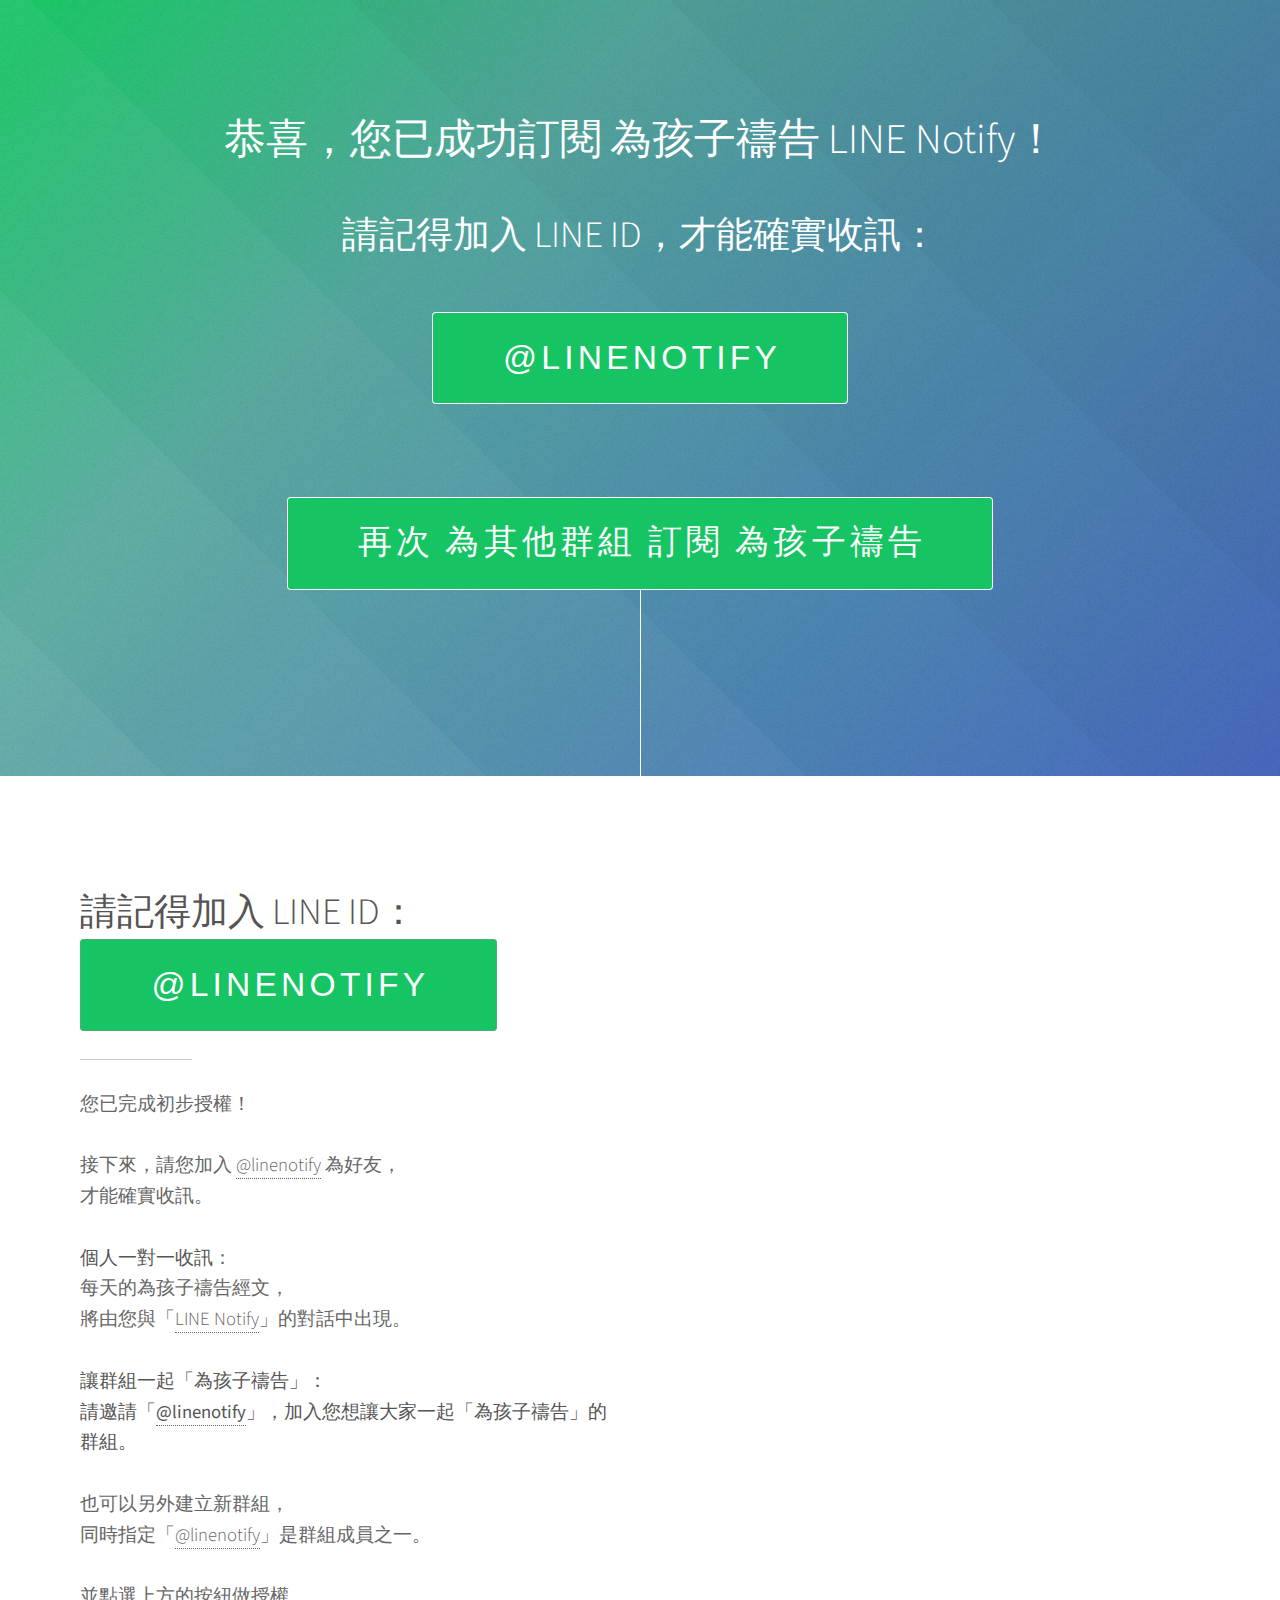
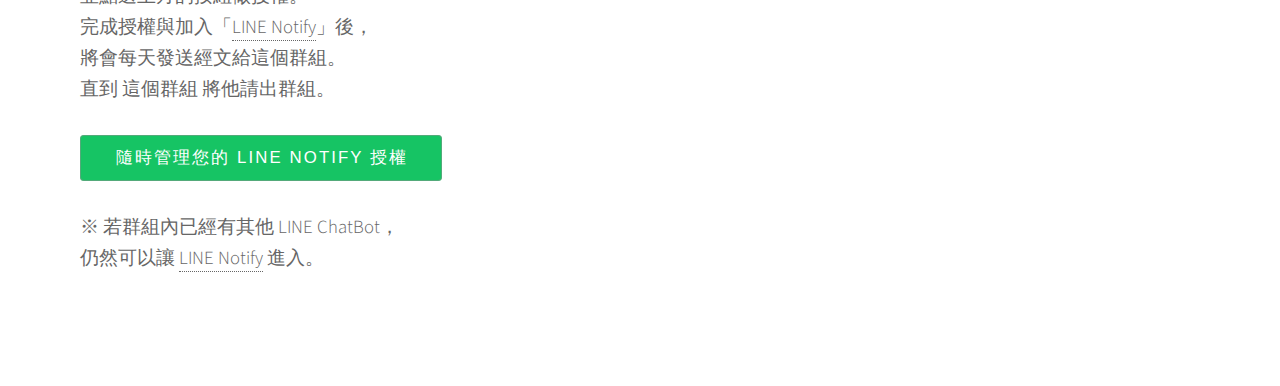
==== ok.html @ 78eda7bf "Add files via upload" ====
<!DOCTYPE HTML>
<!--
	Photon by HTML5 UP
	html5up.net | @ajlkn
	Free for personal and commercial use under the CCA 3.0 license (html5up.net/license)
-->
<html>
	<head>
		<title>恭喜，您已成功訂閱 為孩子禱告 LINE Notify！ 每日訊息</title>
		<meta charset="utf-8" />
		<meta name="viewport" content="width=device-width, initial-scale=1, user-scalable=no" />
		<link rel="stylesheet" href="assets/css/main.css" />
		<noscript><link rel="stylesheet" href="assets/css/noscript.css" /></noscript>
	</head>
	<body class="is-preload">

		<!-- Header -->
			<section id="header">
				<div class="inner">
<!-- 					<span class="icon major fa-cloud"></span> -->
					<h1>恭喜，您已成功訂閱 為孩子禱告 LINE Notify！</p>
					<h2>請記得加入 LINE ID，才能確實收訊：<br /><br />
								<button style="color:#ffffff !important;;" onclick="location.href = 'https://line.me/R/ti/p/@linenotify'">@linenotify</button> 
					<ul class="actions special">
						<li><a href="https://notify-bot.line.me/oauth/authorize?response_type=code&client_id=87AQ3E0drt9209s0mYpYzl&redirect_uri=https%3A%2F%2Fscript.google.com%2Fmacros%2Fs%2FAKfycbxoTV8M7fQr5wFQiJRCEwcz5APEo0eHxBZ9UWFdkde3B9mqX6A%2Fexec&scope=notify&state=%20%E5%BE%9E%20trelloopen" class="button scrolly">再次 為其他群組 訂閱 為孩子禱告</a></li>
						<!-- <li><a href="#one" class="button scrolly">Discover</a></li> -->

					</ul>
				</div>
			</section>

		<!-- One -->
			<section id="one" class="main style1">
				<div class="container">
					<div class="row gtr-150">
						<div class="col-6 col-12-medium">
							<header class="major">
								<h2>請記得加入 LINE ID：<br />
								<button style="color:#ffffff !important;;" onclick="location.href = 'https://line.me/R/ti/p/@linenotify'">@linenotify</button> </h2>
							</header>
							<p>您已完成初步授權！<br /><br />接下來，請您加入 <a href="https://line.me/R/ti/p/@linenotify">@linenotify</a> 為好友，<br />才能確實收訊。<br /><br />
							<b>個人一對一收訊</b>：<br />
							每天的為孩子禱告經文，<br />
將由您與「<a href="https://line.me/R/ti/p/@linenotify">LINE Notify</a>」的對話中出現。<br />
<br />
<b>讓群組一起「為孩子禱告」：</b><br />
<b>請邀請「<a href="https://line.me/R/ti/p/@linenotify">@linenotify</a>」，加入您想讓大家一起「為孩子禱告」的群組。</b><br />
<br />
也可以另外建立新群組，<br />同時指定「<a href="https://line.me/R/ti/p/@linenotify">@linenotify</a>」是群組成員之一。<br />
<br />
並點選上方的按紐做授權。
<br />
完成授權與加入「<a href="https://line.me/R/ti/p/@linenotify">LINE Notify</a>」後，<br />
將會每天發送經文給這個群組。<br />
直到 這個群組 將他請出群組。
<br /><br />
<button style="color:#ffffff !important;" onclick="location.href = 'https://notify-bot.line.me/my/'"><b style="color:#ffffff !important;">隨時管理您的 LINE Notify 授權</b></button>
<br /><br />
※ 若群組內已經有其他 LINE ChatBot，<br />
仍然可以讓 <a href="https://line.me/R/ti/p/@linenotify">LINE Notify</a> 進入。
<br />
</p>
						</div>
<!-- 						<div class="col-6 col-12-medium imp-medium">
							<span class="image fit"><img src="images/pic01.jpg" alt="" /></span>
						</div> -->
					</div>
				</div>
			</section>

		<!-- Two -->
<!-- 			<section id="two" class="main style2">
				<div class="container">
					<div class="row gtr-150">
						<div class="col-6 col-12-medium">
							<ul class="major-icons">
								<li><span class="icon style1 major fa-code"></span></li>
								<li><span class="icon style2 major fa-bolt"></span></li>
								<li><span class="icon style3 major fa-camera-retro"></span></li>
								<li><span class="icon style4 major fa-cog"></span></li>
								<li><span class="icon style5 major fa-desktop"></span></li>
								<li><span class="icon style6 major fa-calendar"></span></li>
							</ul>
						</div>
						<div class="col-6 col-12-medium">
							<header class="major">
								<h2>Lorem ipsum dolor adipiscing<br />
								amet dolor consequat</h2>
							</header>
							<p>Adipiscing a commodo ante nunc accumsan interdum mi ante adipiscing. A nunc lobortis non nisl amet vis volutpat aclacus nascetur ac non. Lorem curae eu ante amet sapien in tempus ac. Adipiscing id accumsan adipiscing ipsum.</p>
							<p>Blandit faucibus proin. Ac aliquam integer adipiscing enim non praesent vis commodo nunc phasellus cubilia ac risus accumsan. Accumsan blandit. Lobortis phasellus non lobortis dit varius mi varius accumsan lobortis. Blandit ante aliquam lacinia lorem lobortis semper morbi col faucibus vitae integer placerat accumsan orci eu mi odio tempus adipiscing adipiscing adipiscing curae consequat feugiat etiam dolore.</p>
							<p>Adipiscing a commodo ante nunc accumsan interdum mi ante adipiscing. A nunc lobortis non nisl amet vis volutpat aclacus nascetur ac non. Lorem curae eu ante amet sapien in tempus ac. Adipiscing id accumsan adipiscing ipsum.</p>
						</div>
					</div>
				</div>
			</section> -->

		<!-- Three -->
<!-- 			<section id="three" class="main style1 special">
				<div class="container">
					<header class="major">
						<h2>Adipiscing amet consequat</h2>
					</header>
					<p>Ante nunc accumsan et aclacus nascetur ac ante amet sapien sed.</p>
					<div class="row gtr-150">
						<div class="col-4 col-12-medium">
							<span class="image fit"><img src="images/pic02.jpg" alt="" /></span>
							<h3>Magna feugiat lorem</h3>
							<p>Adipiscing a commodo ante nunc magna lorem et interdum mi ante nunc lobortis non amet vis sed volutpat et nascetur.</p>
							<ul class="actions special">
								<li><a href="#" class="button">More</a></li>
							</ul>
						</div>
						<div class="col-4 col-12-medium">
							<span class="image fit"><img src="images/pic03.jpg" alt="" /></span>
							<h3>Magna feugiat lorem</h3>
							<p>Adipiscing a commodo ante nunc magna lorem et interdum mi ante nunc lobortis non amet vis sed volutpat et nascetur.</p>
							<ul class="actions special">
								<li><a href="#" class="button">More</a></li>
							</ul>
						</div>
						<div class="col-4 col-12-medium">
							<span class="image fit"><img src="images/pic04.jpg" alt="" /></span>
							<h3>Magna feugiat lorem</h3>
							<p>Adipiscing a commodo ante nunc magna lorem et interdum mi ante nunc lobortis non amet vis sed volutpat et nascetur.</p>
							<ul class="actions special">
								<li><a href="#" class="button">More</a></li>
							</ul>
						</div>
					</div>
				</div>
			</section> -->

		<!-- Four -->
<!-- 			<section id="four" class="main style2 special">
				<div class="container">
					<header class="major">
						<h2>Ipsum feugiat consequat?</h2>
					</header>
					<p>Sed lacus nascetur ac ante amet sapien.</p>
					<ul class="actions special">
						<li><a href="#" class="button wide primary">Sign Up</a></li>
						<li><a href="#" class="button wide">Learn More</a></li>
					</ul>
				</div>
			</section> -->

		<!-- Five -->
		<!--
			<section id="five" class="main style1">
				<div class="container">
					<header class="major special">
						<h2>Elements</h2>
					</header>

					<section>
						<h4>Text</h4>
						<p>This is <b>bold</b> and this is <strong>strong</strong>. This is <i>italic</i> and this is <em>emphasized</em>.
						This is <sup>superscript</sup> text and this is <sub>subscript</sub> text.
						This is <u>underlined</u> and this is code: <code>for (;;) { ... }</code>. Finally, <a href="#">this is a link</a>.</p>
						<hr />
						<header>
							<h4>Heading with a Subtitle</h4>
							<p>Lorem ipsum dolor sit amet nullam id egestas urna aliquam</p>
						</header>
						<p>Nunc lacinia ante nunc ac lobortis. Interdum adipiscing gravida odio porttitor sem non mi integer non faucibus ornare mi ut ante amet placerat aliquet. Volutpat eu sed ante lacinia sapien lorem accumsan varius montes viverra nibh in adipiscing blandit tempus accumsan.</p>
						<header>
							<h5>Heading with a Subtitle</h5>
							<p>Lorem ipsum dolor sit amet nullam id egestas urna aliquam</p>
						</header>
						<p>Nunc lacinia ante nunc ac lobortis. Interdum adipiscing gravida odio porttitor sem non mi integer non faucibus ornare mi ut ante amet placerat aliquet. Volutpat eu sed ante lacinia sapien lorem accumsan varius montes viverra nibh in adipiscing blandit tempus accumsan.</p>
						<hr />
						<h2>Heading Level 2</h2>
						<h3>Heading Level 3</h3>
						<h4>Heading Level 4</h4>
						<h5>Heading Level 5</h5>
						<h6>Heading Level 6</h6>
						<hr />
						<h5>Blockquote</h5>
						<blockquote>Fringilla nisl. Donec accumsan interdum nisi, quis tincidunt felis sagittis eget tempus euismod. Vestibulum ante ipsum primis in faucibus vestibulum. Blandit adipiscing eu felis iaculis volutpat ac adipiscing accumsan faucibus. Vestibulum ante ipsum primis in faucibus lorem ipsum dolor sit amet nullam adipiscing eu felis.</blockquote>
						<h5>Preformatted</h5>
						<pre><code>i = 0;

while (!deck.isInOrder()) {
print 'Iteration ' + i;
deck.shuffle();
i++;
}

print 'It took ' + i + ' iterations to sort the deck.';</code></pre>
					</section>

					<section>
						<h4>Lists</h4>
						<div class="row">
							<div class="col-6 col-12-medium">
								<h5>Unordered</h5>
								<ul>
									<li>Dolor pulvinar etiam.</li>
									<li>Sagittis adipiscing.</li>
									<li>Felis enim feugiat.</li>
								</ul>
								<h5>Alternate</h5>
								<ul class="alt">
									<li>Dolor pulvinar etiam.</li>
									<li>Sagittis adipiscing.</li>
									<li>Felis enim feugiat.</li>
								</ul>
							</div>
							<div class="col-6 col-12-medium">
								<h5>Ordered</h5>
								<ol>
									<li>Dolor pulvinar etiam.</li>
									<li>Etiam vel felis viverra.</li>
									<li>Felis enim feugiat.</li>
									<li>Dolor pulvinar etiam.</li>
									<li>Etiam vel felis lorem.</li>
									<li>Felis enim et feugiat.</li>
								</ol>
								<h5>Icons</h5>
								<ul class="icons">
									<li><a href="#" class="icon fa-twitter"><span class="label">Twitter</span></a></li>
									<li><a href="#" class="icon fa-facebook"><span class="label">Facebook</span></a></li>
									<li><a href="#" class="icon fa-instagram"><span class="label">Instagram</span></a></li>
									<li><a href="#" class="icon fa-github"><span class="label">Github</span></a></li>
								</ul>
							</div>
						</div>
						<h5>Actions</h5>
						<div class="row">
							<div class="col-6 col-12-medium">
								<ul class="actions">
									<li><a href="#" class="button primary">Default</a></li>
									<li><a href="#" class="button">Default</a></li>
								</ul>
								<ul class="actions small">
									<li><a href="#" class="button primary small">Small</a></li>
									<li><a href="#" class="button small">Small</a></li>
								</ul>
								<ul class="actions stacked">
									<li><a href="#" class="button primary">Default</a></li>
									<li><a href="#" class="button">Default</a></li>
								</ul>
								<ul class="actions stacked">
									<li><a href="#" class="button primary small">Small</a></li>
									<li><a href="#" class="button small">Small</a></li>
								</ul>
							</div>
							<div class="col-6 col-12-medium">
								<ul class="actions stacked">
									<li><a href="#" class="button primary fit">Default</a></li>
									<li><a href="#" class="button fit">Default</a></li>
								</ul>
								<ul class="actions stacked">
									<li><a href="#" class="button primary small fit">Small</a></li>
									<li><a href="#" class="button small fit">Small</a></li>
								</ul>
							</div>
						</div>
					</section>

					<section>
						<h4>Table</h4>
						<h5>Default</h5>
						<div class="table-wrapper">
							<table>
								<thead>
									<tr>
										<th>Name</th>
										<th>Description</th>
										<th>Price</th>
									</tr>
								</thead>
								<tbody>
									<tr>
										<td>Item One</td>
										<td>Ante turpis integer aliquet porttitor.</td>
										<td>29.99</td>
									</tr>
									<tr>
										<td>Item Two</td>
										<td>Vis ac commodo adipiscing arcu aliquet.</td>
										<td>19.99</td>
									</tr>
									<tr>
										<td>Item Three</td>
										<td> Morbi faucibus arcu accumsan lorem.</td>
										<td>29.99</td>
									</tr>
									<tr>
										<td>Item Four</td>
										<td>Vitae integer tempus condimentum.</td>
										<td>19.99</td>
									</tr>
									<tr>
										<td>Item Five</td>
										<td>Ante turpis integer aliquet porttitor.</td>
										<td>29.99</td>
									</tr>
								</tbody>
								<tfoot>
									<tr>
										<td colspan="2"></td>
										<td>100.00</td>
									</tr>
								</tfoot>
							</table>
						</div>

						<h5>Alternate</h5>
						<div class="table-wrapper">
							<table class="alt">
								<thead>
									<tr>
										<th>Name</th>
										<th>Description</th>
										<th>Price</th>
									</tr>
								</thead>
								<tbody>
									<tr>
										<td>Item One</td>
										<td>Ante turpis integer aliquet porttitor.</td>
										<td>29.99</td>
									</tr>
									<tr>
										<td>Item Two</td>
										<td>Vis ac commodo adipiscing arcu aliquet.</td>
										<td>19.99</td>
									</tr>
									<tr>
										<td>Item Three</td>
										<td> Morbi faucibus arcu accumsan lorem.</td>
										<td>29.99</td>
									</tr>
									<tr>
										<td>Item Four</td>
										<td>Vitae integer tempus condimentum.</td>
										<td>19.99</td>
									</tr>
									<tr>
										<td>Item Five</td>
										<td>Ante turpis integer aliquet porttitor.</td>
										<td>29.99</td>
									</tr>
								</tbody>
								<tfoot>
									<tr>
										<td colspan="2"></td>
										<td>100.00</td>
									</tr>
								</tfoot>
							</table>
						</div>
					</section>

					<section>
						<h4>Buttons</h4>
						<ul class="actions">
							<li><a href="#" class="button primary">Primary</a></li>
							<li><a href="#" class="button">Default</a></li>
						</ul>
						<ul class="actions">
							<li><a href="#" class="button large">Large</a></li>
							<li><a href="#" class="button">Default</a></li>
							<li><a href="#" class="button small">Small</a></li>
						</ul>
						<ul class="actions fit">
							<li><a href="#" class="button fit">Fit</a></li>
							<li><a href="#" class="button primary fit">Fit</a></li>
							<li><a href="#" class="button fit">Fit</a></li>
						</ul>
						<ul class="actions fit small">
							<li><a href="#" class="button primary fit small">Fit + Small</a></li>
							<li><a href="#" class="button fit small">Fit + Small</a></li>
							<li><a href="#" class="button primary fit small">Fit + Small</a></li>
						</ul>
						<ul class="actions">
							<li><a href="#" class="button primary icon fa-download">Icon</a></li>
							<li><a href="#" class="button icon fa-download">Icon</a></li>
						</ul>
						<ul class="actions">
							<li><span class="button primary disabled">Disabled</span></li>
							<li><span class="button disabled">Disabled</span></li>
						</ul>
					</section>

					<section>
						<h4>Form</h4>
						<form method="post" action="#">
							<div class="row gtr-uniform gtr-50">
								<div class="col-6 col-12-xsmall">
									<input type="text" name="demo-name" id="demo-name" value="" placeholder="Name" />
								</div>
								<div class="col-6 col-12-xsmall">
									<input type="email" name="demo-email" id="demo-email" value="" placeholder="Email" />
								</div>
								<div class="col-12">
									<select name="demo-category" id="demo-category">
										<option value="">- Category -</option>
										<option value="1">Manufacturing</option>
										<option value="1">Shipping</option>
										<option value="1">Administration</option>
										<option value="1">Human Resources</option>
									</select>
								</div>
								<div class="col-4 col-12-small">
									<input type="radio" id="demo-priority-low" name="demo-priority" checked>
									<label for="demo-priority-low">Low</label>
								</div>
								<div class="col-4 col-12-small">
									<input type="radio" id="demo-priority-normal" name="demo-priority">
									<label for="demo-priority-normal">Normal</label>
								</div>
								<div class="col-4 col-12-small">
									<input type="radio" id="demo-priority-high" name="demo-priority">
									<label for="demo-priority-high">High</label>
								</div>
								<div class="col-6 col-12-small">
									<input type="checkbox" id="demo-copy" name="demo-copy">
									<label for="demo-copy">Email me a copy</label>
								</div>
								<div class="col-6 col-12-small">
									<input type="checkbox" id="demo-human" name="demo-human" checked>
									<label for="demo-human">Not a robot</label>
								</div>
								<div class="col-12">
									<textarea name="demo-message" id="demo-message" placeholder="Enter your message" rows="6"></textarea>
								</div>
								<div class="col-12">
									<ul class="actions">
										<li><input type="submit" value="Send Message" class="primary" /></li>
										<li><input type="reset" value="Reset" /></li>
									</ul>
								</div>
							</div>
						</form>
					</section>

					<section>
						<h4>Image</h4>
						<h5>Fit</h5>
						<div class="box alt">
							<div class="row gtr-uniform gtr-50">
								<div class="col-12"><span class="image fit"><img src="images/pic06.jpg" alt="" /></span></div>
								<div class="col-4"><span class="image fit"><img src="images/pic02.jpg" alt="" /></span></div>
								<div class="col-4"><span class="image fit"><img src="images/pic03.jpg" alt="" /></span></div>
								<div class="col-4"><span class="image fit"><img src="images/pic04.jpg" alt="" /></span></div>
								<div class="col-4"><span class="image fit"><img src="images/pic03.jpg" alt="" /></span></div>
								<div class="col-4"><span class="image fit"><img src="images/pic04.jpg" alt="" /></span></div>
								<div class="col-4"><span class="image fit"><img src="images/pic02.jpg" alt="" /></span></div>
								<div class="col-4"><span class="image fit"><img src="images/pic04.jpg" alt="" /></span></div>
								<div class="col-4"><span class="image fit"><img src="images/pic02.jpg" alt="" /></span></div>
								<div class="col-4"><span class="image fit"><img src="images/pic03.jpg" alt="" /></span></div>
							</div>
						</div>
						<h5>Left &amp; Right</h5>
						<p><span class="image left"><img src="images/pic05.jpg" alt="" /></span>Fringilla nisl. Donec accumsan interdum nisi, quis tincidunt felis sagittis eget. tempus euismod. Vestibulum ante ipsum primis in faucibus vestibulum. Blandit adipiscing eu felis iaculis volutpat ac adipiscing accumsan eu faucibus. Integer ac pellentesque praesent tincidunt felis sagittis eget. tempus euismod. Vestibulum ante ipsum primis in faucibus vestibulum. Blandit adipiscing eu felis iaculis volutpat ac adipiscing accumsan eu faucibus. Integer ac pellentesque praesent. Donec accumsan interdum nisi, quis tincidunt felis sagittis eget. tempus euismod. Vestibulum ante ipsum primis in faucibus vestibulum. Blandit adipiscing eu felis iaculis volutpat ac adipiscing accumsan eu faucibus. Integer ac pellentesque praesent tincidunt felis sagittis eget. tempus euismod. Vestibulum ante ipsum primis in faucibus vestibulum. Blandit adipiscing eu felis iaculis volutpat ac adipiscing accumsan eu faucibus. Integer ac pellentesque praesent. Blandit adipiscing eu felis iaculis volutpat ac adipiscing accumsan eu faucibus. Integer ac pellentesque praesent tincidunt felis sagittis eget. tempus euismod. Vestibulum ante ipsum primis in faucibus vestibulum. Blandit adipiscing eu felis iaculis volutpat ac adipiscing accumsan eu faucibus. Integer ac pellentesque praesent.</p>
						<p><span class="image right"><img src="images/pic05.jpg" alt="" /></span>Fringilla nisl. Donec accumsan interdum nisi, quis tincidunt felis sagittis eget. tempus euismod. Vestibulum ante ipsum primis in faucibus vestibulum. Blandit adipiscing eu felis iaculis volutpat ac adipiscing accumsan eu faucibus. Integer ac pellentesque praesent tincidunt felis sagittis eget. tempus euismod. Vestibulum ante ipsum primis in faucibus vestibulum. Blandit adipiscing eu felis iaculis volutpat ac adipiscing accumsan eu faucibus. Integer ac pellentesque praesent. Donec accumsan interdum nisi, quis tincidunt felis sagittis eget. tempus euismod. Vestibulum ante ipsum primis in faucibus vestibulum. Blandit adipiscing eu felis iaculis volutpat ac adipiscing accumsan eu faucibus. Integer ac pellentesque praesent tincidunt felis sagittis eget. tempus euismod. Vestibulum ante ipsum primis in faucibus vestibulum. Blandit adipiscing eu felis iaculis volutpat ac adipiscing accumsan eu faucibus. Integer ac pellentesque praesent. Blandit adipiscing eu felis iaculis volutpat ac adipiscing accumsan eu faucibus. Integer ac pellentesque praesent tincidunt felis sagittis eget. tempus euismod. Vestibulum ante ipsum primis in faucibus vestibulum. Blandit adipiscing eu felis iaculis volutpat ac adipiscing accumsan eu faucibus. Integer ac pellentesque praesent.</p>
					</section>

				</div>
			</section>
		-->

		<!-- Footer -->
<!-- 			<section id="footer">
				<ul class="icons">
					<li><a href="#" class="icon alt fa-twitter"><span class="label">Twitter</span></a></li>
					<li><a href="#" class="icon alt fa-facebook"><span class="label">Facebook</span></a></li>
					<li><a href="#" class="icon alt fa-instagram"><span class="label">Instagram</span></a></li>
					<li><a href="#" class="icon alt fa-github"><span class="label">GitHub</span></a></li>
					<li><a href="#" class="icon alt fa-envelope"><span class="label">Email</span></a></li>
				</ul>
				<ul class="copyright">
					<li>&copy; Untitled</li><li>Design: <a href="http://html5up.net">HTML5 UP</a></li>
				</ul>
			</section> -->

		<!-- Scripts -->
			<script src="assets/js/jquery.min.js"></script>
			<script src="assets/js/jquery.scrolly.min.js"></script>
			<script src="assets/js/browser.min.js"></script>
			<script src="assets/js/breakpoints.min.js"></script>
			<script src="assets/js/util.js"></script>
			<script src="assets/js/main.js"></script>

	</body>
</html>
---- assets/css/main.css ----
@import url("font-awesome.min.css");
@import url("https://fonts.googleapis.com/css?family=Source+Sans+Pro:300,300italic,400,400italic");

/*
	Photon by HTML5 UP
	html5up.net | @ajlkn
	Free for personal and commercial use under the CCA 3.0 license (html5up.net/license)
*/

html, body, div, span, applet, object,
iframe, h1, h2, h3, h4, h5, h6, p, blockquote,
pre, a, abbr, acronym, address, big, cite,
code, del, dfn, em, img, ins, kbd, q, s, samp,
small, strike, strong, sub, sup, tt, var, b,
u, i, center, dl, dt, dd, ol, ul, li, fieldset,
form, label, legend, table, caption, tbody,
tfoot, thead, tr, th, td, article, aside,
canvas, details, embed, figure, figcaption,
footer, header, hgroup, menu, nav, output, ruby,
section, summary, time, mark, audio, video {
	margin: 0;
	padding: 0;
	border: 0;
	font-size: 100%;
	font: inherit;
	vertical-align: baseline;}

article, aside, details, figcaption, figure,
footer, header, hgroup, menu, nav, section {
	display: block;}

body {
	line-height: 1;
}

ol, ul {
	list-style: none;
}

blockquote, q {
	quotes: none;
}

	blockquote:before, blockquote:after, q:before, q:after {
		content: '';
		content: none;
	}

table {
	border-collapse: collapse;
	border-spacing: 0;
}

body {
	-webkit-text-size-adjust: none;
}

mark {
	background-color: transparent;
	color: inherit;
}

input::-moz-focus-inner {
	border: 0;
	padding: 0;
}

input, select, textarea {
	-moz-appearance: none;
	-webkit-appearance: none;
	-ms-appearance: none;
	appearance: none;
}

/* Basic */

	html {
		box-sizing: border-box;
	}

	*, *:before, *:after {
		box-sizing: inherit;
	}

	body {
		background: #fff;
	}

		body.is-preload *, body.is-preload *:before, body.is-preload *:after {
			-moz-animation: none !important;
			-webkit-animation: none !important;
			-ms-animation: none !important;
			animation: none !important;
			-moz-transition: none !important;
			-webkit-transition: none !important;
			-ms-transition: none !important;
			transition: none !important;
		}

	body, input, select, textarea {
		color: #666;
		font-family: "Source Sans Pro", Helvetica, sans-serif;
		font-size: 16pt;
		font-weight: 300;
		line-height: 1.65em;
	}

	a {
		-moz-transition: color 0.2s ease-in-out, border-color 0.2s ease-in-out;
		-webkit-transition: color 0.2s ease-in-out, border-color 0.2s ease-in-out;
		-ms-transition: color 0.2s ease-in-out, border-color 0.2s ease-in-out;
		transition: color 0.2s ease-in-out, border-color 0.2s ease-in-out;
		border-bottom: dotted 1px #666;
		color: inherit;
		text-decoration: none;
	}

		a:hover {
			border-bottom-color: transparent !important;
			color: #6bd4c8;
		}

	strong, b {
		color: #555;
		font-weight: 400;
	}

	em, i {
		font-style: italic;
	}

	p {
		margin: 0 0 2em 0;
	}

	h1, h2, h3, h4, h5, h6 {
		color: #555;
		line-height: 1em;
		margin: 0 0 1em 0;
	}

		h1 a, h2 a, h3 a, h4 a, h5 a, h6 a {
			color: inherit;
			text-decoration: none;
		}

	h1 {
		font-size: 2.25em;
		line-height: 1.35em;
	}

	h2 {
		font-size: 2em;
		line-height: 1.35em;
	}

	h3 {
		font-size: 1.35em;
		line-height: 1.5em;
	}

	h4 {
		font-size: 1.25em;
		line-height: 1.5em;
	}

	h5 {
		font-size: 0.9em;
		line-height: 1.5em;
	}

	h6 {
		font-size: 0.7em;
		line-height: 1.5em;
	}

	sub {
		font-size: 0.8em;
		position: relative;
		top: 0.5em;
	}

	sup {
		font-size: 0.8em;
		position: relative;
		top: -0.5em;
	}

	hr {
		border: 0;
		border-bottom: solid 1px rgba(144, 144, 144, 0.5);
		margin: 2em 0;
	}

		hr.major {
			margin: 3em 0;
		}

	blockquote {
		border-left: solid 4px rgba(144, 144, 144, 0.5);
		font-style: italic;
		margin: 0 0 2em 0;
		padding: 0.5em 0 0.5em 2em;
	}

	code {
		background: rgba(144, 144, 144, 0.075);
		border-radius: 4px;
		border: solid 1px rgba(144, 144, 144, 0.5);
		font-family: "Courier New", monospace;
		font-size: 0.9em;
		margin: 0 0.25em;
		padding: 0.25em 0.65em;
	}

	pre {
		-webkit-overflow-scrolling: touch;
		font-family: "Courier New", monospace;
		font-size: 0.9em;
		margin: 0 0 2em 0;
	}

		pre code {
			display: block;
			line-height: 1.75em;
			padding: 1em 1.5em;
			overflow-x: auto;
		}

	.align-left {
		text-align: left;
	}

	.align-center {
		text-align: center;
	}

	.align-right {
		text-align: right;
	}

/* Container */

	.container {
		margin: 0 auto;
		max-width: calc(100% - 4em);
		width: 60em;
	}

		.container.xsmall {
			width: 15em;
		}

		.container.small {
			width: 30em;
		}

		.container.medium {
			width: 45em;
		}

		.container.large {
			width: 75em;
		}

		.container.xlarge {
			width: 90em;
		}

		.container.max {
			width: 100%;
		}

		@media screen and (max-width: 980px) {

			.container {
				max-width: 100% !important;
				width: 100% !important;
			}

		}

		@media screen and (max-width: 480px) {

			.container {
				max-width: calc(100% - 3em);
			}

		}

/* Row */

	.row {
		display: flex;
		flex-wrap: wrap;
		box-sizing: border-box;
		align-items: stretch;
	}

		.row > * {
			box-sizing: border-box;
		}

		.row.gtr-uniform > * > :last-child {
			margin-bottom: 0;
		}

		.row.aln-left {
			justify-content: flex-start;
		}

		.row.aln-center {
			justify-content: center;
		}

		.row.aln-right {
			justify-content: flex-end;
		}

		.row.aln-top {
			align-items: flex-start;
		}

		.row.aln-middle {
			align-items: center;
		}

		.row.aln-bottom {
			align-items: flex-end;
		}

		.row > .imp {
			order: -1;
		}

		.row > .col-1 {
			width: 8.3333333333%;
		}

		.row > .off-1 {
			margin-left: 8.3333333333%;
		}

		.row > .col-2 {
			width: 16.6666666667%;
		}

		.row > .off-2 {
			margin-left: 16.6666666667%;
		}

		.row > .col-3 {
			width: 25%;
		}

		.row > .off-3 {
			margin-left: 25%;
		}

		.row > .col-4 {
			width: 33.3333333333%;
		}

		.row > .off-4 {
			margin-left: 33.3333333333%;
		}

		.row > .col-5 {
			width: 41.6666666667%;
		}

		.row > .off-5 {
			margin-left: 41.6666666667%;
		}

		.row > .col-6 {
			width: 50%;
		}

		.row > .off-6 {
			margin-left: 50%;
		}

		.row > .col-7 {
			width: 58.3333333333%;
		}

		.row > .off-7 {
			margin-left: 58.3333333333%;
		}

		.row > .col-8 {
			width: 66.6666666667%;
		}

		.row > .off-8 {
			margin-left: 66.6666666667%;
		}

		.row > .col-9 {
			width: 75%;
		}

		.row > .off-9 {
			margin-left: 75%;
		}

		.row > .col-10 {
			width: 83.3333333333%;
		}

		.row > .off-10 {
			margin-left: 83.3333333333%;
		}

		.row > .col-11 {
			width: 91.6666666667%;
		}

		.row > .off-11 {
			margin-left: 91.6666666667%;
		}

		.row > .col-12 {
			width: 100%;
		}

		.row > .off-12 {
			margin-left: 100%;
		}

		.row.gtr-0 {
			margin-top: 0;
			margin-left: 0em;
		}

			.row.gtr-0 > * {
				padding: 0 0 0 0em;
			}

			.row.gtr-0.gtr-uniform {
				margin-top: 0em;
			}

				.row.gtr-0.gtr-uniform > * {
					padding-top: 0em;
				}

		.row.gtr-25 {
			margin-top: 0;
			margin-left: -0.5em;
		}

			.row.gtr-25 > * {
				padding: 0 0 0 0.5em;
			}

			.row.gtr-25.gtr-uniform {
				margin-top: -0.5em;
			}

				.row.gtr-25.gtr-uniform > * {
					padding-top: 0.5em;
				}

		.row.gtr-50 {
			margin-top: 0;
			margin-left: -1em;
		}

			.row.gtr-50 > * {
				padding: 0 0 0 1em;
			}

			.row.gtr-50.gtr-uniform {
				margin-top: -1em;
			}

				.row.gtr-50.gtr-uniform > * {
					padding-top: 1em;
				}

		.row {
			margin-top: 0;
			margin-left: -2em;
		}

			.row > * {
				padding: 0 0 0 2em;
			}

			.row.gtr-uniform {
				margin-top: -2em;
			}

				.row.gtr-uniform > * {
					padding-top: 2em;
				}

		.row.gtr-150 {
			margin-top: 0;
			margin-left: -3em;
		}

			.row.gtr-150 > * {
				padding: 0 0 0 3em;
			}

			.row.gtr-150.gtr-uniform {
				margin-top: -3em;
			}

				.row.gtr-150.gtr-uniform > * {
					padding-top: 3em;
				}

		.row.gtr-200 {
			margin-top: 0;
			margin-left: -4em;
		}

			.row.gtr-200 > * {
				padding: 0 0 0 4em;
			}

			.row.gtr-200.gtr-uniform {
				margin-top: -4em;
			}

				.row.gtr-200.gtr-uniform > * {
					padding-top: 4em;
				}

		@media screen and (max-width: 1680px) {

			.row {
				display: flex;
				flex-wrap: wrap;
				box-sizing: border-box;
				align-items: stretch;
			}

				.row > * {
					box-sizing: border-box;
				}

				.row.gtr-uniform > * > :last-child {
					margin-bottom: 0;
				}

				.row.aln-left {
					justify-content: flex-start;
				}

				.row.aln-center {
					justify-content: center;
				}

				.row.aln-right {
					justify-content: flex-end;
				}

				.row.aln-top {
					align-items: flex-start;
				}

				.row.aln-middle {
					align-items: center;
				}

				.row.aln-bottom {
					align-items: flex-end;
				}

				.row > .imp-xlarge {
					order: -1;
				}

				.row > .col-1-xlarge {
					width: 8.3333333333%;
				}

				.row > .off-1-xlarge {
					margin-left: 8.3333333333%;
				}

				.row > .col-2-xlarge {
					width: 16.6666666667%;
				}

				.row > .off-2-xlarge {
					margin-left: 16.6666666667%;
				}

				.row > .col-3-xlarge {
					width: 25%;
				}

				.row > .off-3-xlarge {
					margin-left: 25%;
				}

				.row > .col-4-xlarge {
					width: 33.3333333333%;
				}

				.row > .off-4-xlarge {
					margin-left: 33.3333333333%;
				}

				.row > .col-5-xlarge {
					width: 41.6666666667%;
				}

				.row > .off-5-xlarge {
					margin-left: 41.6666666667%;
				}

				.row > .col-6-xlarge {
					width: 50%;
				}

				.row > .off-6-xlarge {
					margin-left: 50%;
				}

				.row > .col-7-xlarge {
					width: 58.3333333333%;
				}

				.row > .off-7-xlarge {
					margin-left: 58.3333333333%;
				}

				.row > .col-8-xlarge {
					width: 66.6666666667%;
				}

				.row > .off-8-xlarge {
					margin-left: 66.6666666667%;
				}

				.row > .col-9-xlarge {
					width: 75%;
				}

				.row > .off-9-xlarge {
					margin-left: 75%;
				}

				.row > .col-10-xlarge {
					width: 83.3333333333%;
				}

				.row > .off-10-xlarge {
					margin-left: 83.3333333333%;
				}

				.row > .col-11-xlarge {
					width: 91.6666666667%;
				}

				.row > .off-11-xlarge {
					margin-left: 91.6666666667%;
				}

				.row > .col-12-xlarge {
					width: 100%;
				}

				.row > .off-12-xlarge {
					margin-left: 100%;
				}

				.row.gtr-0 {
					margin-top: 0;
					margin-left: 0em;
				}

					.row.gtr-0 > * {
						padding: 0 0 0 0em;
					}

					.row.gtr-0.gtr-uniform {
						margin-top: 0em;
					}

						.row.gtr-0.gtr-uniform > * {
							padding-top: 0em;
						}

				.row.gtr-25 {
					margin-top: 0;
					margin-left: -0.5em;
				}

					.row.gtr-25 > * {
						padding: 0 0 0 0.5em;
					}

					.row.gtr-25.gtr-uniform {
						margin-top: -0.5em;
					}

						.row.gtr-25.gtr-uniform > * {
							padding-top: 0.5em;
						}

				.row.gtr-50 {
					margin-top: 0;
					margin-left: -1em;
				}

					.row.gtr-50 > * {
						padding: 0 0 0 1em;
					}

					.row.gtr-50.gtr-uniform {
						margin-top: -1em;
					}

						.row.gtr-50.gtr-uniform > * {
							padding-top: 1em;
						}

				.row {
					margin-top: 0;
					margin-left: -2em;
				}

					.row > * {
						padding: 0 0 0 2em;
					}

					.row.gtr-uniform {
						margin-top: -2em;
					}

						.row.gtr-uniform > * {
							padding-top: 2em;
						}

				.row.gtr-150 {
					margin-top: 0;
					margin-left: -3em;
				}

					.row.gtr-150 > * {
						padding: 0 0 0 3em;
					}

					.row.gtr-150.gtr-uniform {
						margin-top: -3em;
					}

						.row.gtr-150.gtr-uniform > * {
							padding-top: 3em;
						}

				.row.gtr-200 {
					margin-top: 0;
					margin-left: -4em;
				}

					.row.gtr-200 > * {
						padding: 0 0 0 4em;
					}

					.row.gtr-200.gtr-uniform {
						margin-top: -4em;
					}

						.row.gtr-200.gtr-uniform > * {
							padding-top: 4em;
						}

		}

		@media screen and (max-width: 1140px) {

			.row {
				display: flex;
				flex-wrap: wrap;
				box-sizing: border-box;
				align-items: stretch;
			}

				.row > * {
					box-sizing: border-box;
				}

				.row.gtr-uniform > * > :last-child {
					margin-bottom: 0;
				}

				.row.aln-left {
					justify-content: flex-start;
				}

				.row.aln-center {
					justify-content: center;
				}

				.row.aln-right {
					justify-content: flex-end;
				}

				.row.aln-top {
					align-items: flex-start;
				}

				.row.aln-middle {
					align-items: center;
				}

				.row.aln-bottom {
					align-items: flex-end;
				}

				.row > .imp-large {
					order: -1;
				}

				.row > .col-1-large {
					width: 8.3333333333%;
				}

				.row > .off-1-large {
					margin-left: 8.3333333333%;
				}

				.row > .col-2-large {
					width: 16.6666666667%;
				}

				.row > .off-2-large {
					margin-left: 16.6666666667%;
				}

				.row > .col-3-large {
					width: 25%;
				}

				.row > .off-3-large {
					margin-left: 25%;
				}

				.row > .col-4-large {
					width: 33.3333333333%;
				}

				.row > .off-4-large {
					margin-left: 33.3333333333%;
				}

				.row > .col-5-large {
					width: 41.6666666667%;
				}

				.row > .off-5-large {
					margin-left: 41.6666666667%;
				}

				.row > .col-6-large {
					width: 50%;
				}

				.row > .off-6-large {
					margin-left: 50%;
				}

				.row > .col-7-large {
					width: 58.3333333333%;
				}

				.row > .off-7-large {
					margin-left: 58.3333333333%;
				}

				.row > .col-8-large {
					width: 66.6666666667%;
				}

				.row > .off-8-large {
					margin-left: 66.6666666667%;
				}

				.row > .col-9-large {
					width: 75%;
				}

				.row > .off-9-large {
					margin-left: 75%;
				}

				.row > .col-10-large {
					width: 83.3333333333%;
				}

				.row > .off-10-large {
					margin-left: 83.3333333333%;
				}

				.row > .col-11-large {
					width: 91.6666666667%;
				}

				.row > .off-11-large {
					margin-left: 91.6666666667%;
				}

				.row > .col-12-large {
					width: 100%;
				}

				.row > .off-12-large {
					margin-left: 100%;
				}

				.row.gtr-0 {
					margin-top: 0;
					margin-left: 0em;
				}

					.row.gtr-0 > * {
						padding: 0 0 0 0em;
					}

					.row.gtr-0.gtr-uniform {
						margin-top: 0em;
					}

						.row.gtr-0.gtr-uniform > * {
							padding-top: 0em;
						}

				.row.gtr-25 {
					margin-top: 0;
					margin-left: -0.5em;
				}

					.row.gtr-25 > * {
						padding: 0 0 0 0.5em;
					}

					.row.gtr-25.gtr-uniform {
						margin-top: -0.5em;
					}

						.row.gtr-25.gtr-uniform > * {
							padding-top: 0.5em;
						}

				.row.gtr-50 {
					margin-top: 0;
					margin-left: -1em;
				}

					.row.gtr-50 > * {
						padding: 0 0 0 1em;
					}

					.row.gtr-50.gtr-uniform {
						margin-top: -1em;
					}

						.row.gtr-50.gtr-uniform > * {
							padding-top: 1em;
						}

				.row {
					margin-top: 0;
					margin-left: -2em;
				}

					.row > * {
						padding: 0 0 0 2em;
					}

					.row.gtr-uniform {
						margin-top: -2em;
					}

						.row.gtr-uniform > * {
							padding-top: 2em;
						}

				.row.gtr-150 {
					margin-top: 0;
					margin-left: -3em;
				}

					.row.gtr-150 > * {
						padding: 0 0 0 3em;
					}

					.row.gtr-150.gtr-uniform {
						margin-top: -3em;
					}

						.row.gtr-150.gtr-uniform > * {
							padding-top: 3em;
						}

				.row.gtr-200 {
					margin-top: 0;
					margin-left: -4em;
				}

					.row.gtr-200 > * {
						padding: 0 0 0 4em;
					}

					.row.gtr-200.gtr-uniform {
						margin-top: -4em;
					}

						.row.gtr-200.gtr-uniform > * {
							padding-top: 4em;
						}

		}

		@media screen and (max-width: 980px) {

			.row {
				display: flex;
				flex-wrap: wrap;
				box-sizing: border-box;
				align-items: stretch;
			}

				.row > * {
					box-sizing: border-box;
				}

				.row.gtr-uniform > * > :last-child {
					margin-bottom: 0;
				}

				.row.aln-left {
					justify-content: flex-start;
				}

				.row.aln-center {
					justify-content: center;
				}

				.row.aln-right {
					justify-content: flex-end;
				}

				.row.aln-top {
					align-items: flex-start;
				}

				.row.aln-middle {
					align-items: center;
				}

				.row.aln-bottom {
					align-items: flex-end;
				}

				.row > .imp-medium {
					order: -1;
				}

				.row > .col-1-medium {
					width: 8.3333333333%;
				}

				.row > .off-1-medium {
					margin-left: 8.3333333333%;
				}

				.row > .col-2-medium {
					width: 16.6666666667%;
				}

				.row > .off-2-medium {
					margin-left: 16.6666666667%;
				}

				.row > .col-3-medium {
					width: 25%;
				}

				.row > .off-3-medium {
					margin-left: 25%;
				}

				.row > .col-4-medium {
					width: 33.3333333333%;
				}

				.row > .off-4-medium {
					margin-left: 33.3333333333%;
				}

				.row > .col-5-medium {
					width: 41.6666666667%;
				}

				.row > .off-5-medium {
					margin-left: 41.6666666667%;
				}

				.row > .col-6-medium {
					width: 50%;
				}

				.row > .off-6-medium {
					margin-left: 50%;
				}

				.row > .col-7-medium {
					width: 58.3333333333%;
				}

				.row > .off-7-medium {
					margin-left: 58.3333333333%;
				}

				.row > .col-8-medium {
					width: 66.6666666667%;
				}

				.row > .off-8-medium {
					margin-left: 66.6666666667%;
				}

				.row > .col-9-medium {
					width: 75%;
				}

				.row > .off-9-medium {
					margin-left: 75%;
				}

				.row > .col-10-medium {
					width: 83.3333333333%;
				}

				.row > .off-10-medium {
					margin-left: 83.3333333333%;
				}

				.row > .col-11-medium {
					width: 91.6666666667%;
				}

				.row > .off-11-medium {
					margin-left: 91.6666666667%;
				}

				.row > .col-12-medium {
					width: 100%;
				}

				.row > .off-12-medium {
					margin-left: 100%;
				}

				.row.gtr-0 {
					margin-top: 0;
					margin-left: 0em;
				}

					.row.gtr-0 > * {
						padding: 0 0 0 0em;
					}

					.row.gtr-0.gtr-uniform {
						margin-top: 0em;
					}

						.row.gtr-0.gtr-uniform > * {
							padding-top: 0em;
						}

				.row.gtr-25 {
					margin-top: 0;
					margin-left: -0.5em;
				}

					.row.gtr-25 > * {
						padding: 0 0 0 0.5em;
					}

					.row.gtr-25.gtr-uniform {
						margin-top: -0.5em;
					}

						.row.gtr-25.gtr-uniform > * {
							padding-top: 0.5em;
						}

				.row.gtr-50 {
					margin-top: 0;
					margin-left: -1em;
				}

					.row.gtr-50 > * {
						padding: 0 0 0 1em;
					}

					.row.gtr-50.gtr-uniform {
						margin-top: -1em;
					}

						.row.gtr-50.gtr-uniform > * {
							padding-top: 1em;
						}

				.row {
					margin-top: 0;
					margin-left: -2em;
				}

					.row > * {
						padding: 0 0 0 2em;
					}

					.row.gtr-uniform {
						margin-top: -2em;
					}

						.row.gtr-uniform > * {
							padding-top: 2em;
						}

				.row.gtr-150 {
					margin-top: 0;
					margin-left: -3em;
				}

					.row.gtr-150 > * {
						padding: 0 0 0 3em;
					}

					.row.gtr-150.gtr-uniform {
						margin-top: -3em;
					}

						.row.gtr-150.gtr-uniform > * {
							padding-top: 3em;
						}

				.row.gtr-200 {
					margin-top: 0;
					margin-left: -4em;
				}

					.row.gtr-200 > * {
						padding: 0 0 0 4em;
					}

					.row.gtr-200.gtr-uniform {
						margin-top: -4em;
					}

						.row.gtr-200.gtr-uniform > * {
							padding-top: 4em;
						}

		}

		@media screen and (max-width: 736px) {

			.row {
				display: flex;
				flex-wrap: wrap;
				box-sizing: border-box;
				align-items: stretch;
			}

				.row > * {
					box-sizing: border-box;
				}

				.row.gtr-uniform > * > :last-child {
					margin-bottom: 0;
				}

				.row.aln-left {
					justify-content: flex-start;
				}

				.row.aln-center {
					justify-content: center;
				}

				.row.aln-right {
					justify-content: flex-end;
				}

				.row.aln-top {
					align-items: flex-start;
				}

				.row.aln-middle {
					align-items: center;
				}

				.row.aln-bottom {
					align-items: flex-end;
				}

				.row > .imp-small {
					order: -1;
				}

				.row > .col-1-small {
					width: 8.3333333333%;
				}

				.row > .off-1-small {
					margin-left: 8.3333333333%;
				}

				.row > .col-2-small {
					width: 16.6666666667%;
				}

				.row > .off-2-small {
					margin-left: 16.6666666667%;
				}

				.row > .col-3-small {
					width: 25%;
				}

				.row > .off-3-small {
					margin-left: 25%;
				}

				.row > .col-4-small {
					width: 33.3333333333%;
				}

				.row > .off-4-small {
					margin-left: 33.3333333333%;
				}

				.row > .col-5-small {
					width: 41.6666666667%;
				}

				.row > .off-5-small {
					margin-left: 41.6666666667%;
				}

				.row > .col-6-small {
					width: 50%;
				}

				.row > .off-6-small {
					margin-left: 50%;
				}

				.row > .col-7-small {
					width: 58.3333333333%;
				}

				.row > .off-7-small {
					margin-left: 58.3333333333%;
				}

				.row > .col-8-small {
					width: 66.6666666667%;
				}

				.row > .off-8-small {
					margin-left: 66.6666666667%;
				}

				.row > .col-9-small {
					width: 75%;
				}

				.row > .off-9-small {
					margin-left: 75%;
				}

				.row > .col-10-small {
					width: 83.3333333333%;
				}

				.row > .off-10-small {
					margin-left: 83.3333333333%;
				}

				.row > .col-11-small {
					width: 91.6666666667%;
				}

				.row > .off-11-small {
					margin-left: 91.6666666667%;
				}

				.row > .col-12-small {
					width: 100%;
				}

				.row > .off-12-small {
					margin-left: 100%;
				}

				.row.gtr-0 {
					margin-top: 0;
					margin-left: 0em;
				}

					.row.gtr-0 > * {
						padding: 0 0 0 0em;
					}

					.row.gtr-0.gtr-uniform {
						margin-top: 0em;
					}

						.row.gtr-0.gtr-uniform > * {
							padding-top: 0em;
						}

				.row.gtr-25 {
					margin-top: 0;
					margin-left: -0.5em;
				}

					.row.gtr-25 > * {
						padding: 0 0 0 0.5em;
					}

					.row.gtr-25.gtr-uniform {
						margin-top: -0.5em;
					}

						.row.gtr-25.gtr-uniform > * {
							padding-top: 0.5em;
						}

				.row.gtr-50 {
					margin-top: 0;
					margin-left: -1em;
				}

					.row.gtr-50 > * {
						padding: 0 0 0 1em;
					}

					.row.gtr-50.gtr-uniform {
						margin-top: -1em;
					}

						.row.gtr-50.gtr-uniform > * {
							padding-top: 1em;
						}

				.row {
					margin-top: 0;
					margin-left: -2em;
				}

					.row > * {
						padding: 0 0 0 2em;
					}

					.row.gtr-uniform {
						margin-top: -2em;
					}

						.row.gtr-uniform > * {
							padding-top: 2em;
						}

				.row.gtr-150 {
					margin-top: 0;
					margin-left: -3em;
				}

					.row.gtr-150 > * {
						padding: 0 0 0 3em;
					}

					.row.gtr-150.gtr-uniform {
						margin-top: -3em;
					}

						.row.gtr-150.gtr-uniform > * {
							padding-top: 3em;
						}

				.row.gtr-200 {
					margin-top: 0;
					margin-left: -4em;
				}

					.row.gtr-200 > * {
						padding: 0 0 0 4em;
					}

					.row.gtr-200.gtr-uniform {
						margin-top: -4em;
					}

						.row.gtr-200.gtr-uniform > * {
							padding-top: 4em;
						}

		}

		@media screen and (max-width: 480px) {

			.row {
				display: flex;
				flex-wrap: wrap;
				box-sizing: border-box;
				align-items: stretch;
			}

				.row > * {
					box-sizing: border-box;
				}

				.row.gtr-uniform > * > :last-child {
					margin-bottom: 0;
				}

				.row.aln-left {
					justify-content: flex-start;
				}

				.row.aln-center {
					justify-content: center;
				}

				.row.aln-right {
					justify-content: flex-end;
				}

				.row.aln-top {
					align-items: flex-start;
				}

				.row.aln-middle {
					align-items: center;
				}

				.row.aln-bottom {
					align-items: flex-end;
				}

				.row > .imp-xsmall {
					order: -1;
				}

				.row > .col-1-xsmall {
					width: 8.3333333333%;
				}

				.row > .off-1-xsmall {
					margin-left: 8.3333333333%;
				}

				.row > .col-2-xsmall {
					width: 16.6666666667%;
				}

				.row > .off-2-xsmall {
					margin-left: 16.6666666667%;
				}

				.row > .col-3-xsmall {
					width: 25%;
				}

				.row > .off-3-xsmall {
					margin-left: 25%;
				}

				.row > .col-4-xsmall {
					width: 33.3333333333%;
				}

				.row > .off-4-xsmall {
					margin-left: 33.3333333333%;
				}

				.row > .col-5-xsmall {
					width: 41.6666666667%;
				}

				.row > .off-5-xsmall {
					margin-left: 41.6666666667%;
				}

				.row > .col-6-xsmall {
					width: 50%;
				}

				.row > .off-6-xsmall {
					margin-left: 50%;
				}

				.row > .col-7-xsmall {
					width: 58.3333333333%;
				}

				.row > .off-7-xsmall {
					margin-left: 58.3333333333%;
				}

				.row > .col-8-xsmall {
					width: 66.6666666667%;
				}

				.row > .off-8-xsmall {
					margin-left: 66.6666666667%;
				}

				.row > .col-9-xsmall {
					width: 75%;
				}

				.row > .off-9-xsmall {
					margin-left: 75%;
				}

				.row > .col-10-xsmall {
					width: 83.3333333333%;
				}

				.row > .off-10-xsmall {
					margin-left: 83.3333333333%;
				}

				.row > .col-11-xsmall {
					width: 91.6666666667%;
				}

				.row > .off-11-xsmall {
					margin-left: 91.6666666667%;
				}

				.row > .col-12-xsmall {
					width: 100%;
				}

				.row > .off-12-xsmall {
					margin-left: 100%;
				}

				.row.gtr-0 {
					margin-top: 0;
					margin-left: 0em;
				}

					.row.gtr-0 > * {
						padding: 0 0 0 0em;
					}

					.row.gtr-0.gtr-uniform {
						margin-top: 0em;
					}

						.row.gtr-0.gtr-uniform > * {
							padding-top: 0em;
						}

				.row.gtr-25 {
					margin-top: 0;
					margin-left: -0.5em;
				}

					.row.gtr-25 > * {
						padding: 0 0 0 0.5em;
					}

					.row.gtr-25.gtr-uniform {
						margin-top: -0.5em;
					}

						.row.gtr-25.gtr-uniform > * {
							padding-top: 0.5em;
						}

				.row.gtr-50 {
					margin-top: 0;
					margin-left: -1em;
				}

					.row.gtr-50 > * {
						padding: 0 0 0 1em;
					}

					.row.gtr-50.gtr-uniform {
						margin-top: -1em;
					}

						.row.gtr-50.gtr-uniform > * {
							padding-top: 1em;
						}

				.row {
					margin-top: 0;
					margin-left: -2em;
				}

					.row > * {
						padding: 0 0 0 2em;
					}

					.row.gtr-uniform {
						margin-top: -2em;
					}

						.row.gtr-uniform > * {
							padding-top: 2em;
						}

				.row.gtr-150 {
					margin-top: 0;
					margin-left: -3em;
				}

					.row.gtr-150 > * {
						padding: 0 0 0 3em;
					}

					.row.gtr-150.gtr-uniform {
						margin-top: -3em;
					}

						.row.gtr-150.gtr-uniform > * {
							padding-top: 3em;
						}

				.row.gtr-200 {
					margin-top: 0;
					margin-left: -4em;
				}

					.row.gtr-200 > * {
						padding: 0 0 0 4em;
					}

					.row.gtr-200.gtr-uniform {
						margin-top: -4em;
					}

						.row.gtr-200.gtr-uniform > * {
							padding-top: 4em;
						}

		}

		@media screen and (max-width: 320px) {

			.row {
				display: flex;
				flex-wrap: wrap;
				box-sizing: border-box;
				align-items: stretch;
			}

				.row > * {
					box-sizing: border-box;
				}

				.row.gtr-uniform > * > :last-child {
					margin-bottom: 0;
				}

				.row.aln-left {
					justify-content: flex-start;
				}

				.row.aln-center {
					justify-content: center;
				}

				.row.aln-right {
					justify-content: flex-end;
				}

				.row.aln-top {
					align-items: flex-start;
				}

				.row.aln-middle {
					align-items: center;
				}

				.row.aln-bottom {
					align-items: flex-end;
				}

				.row > .imp-xxsmall {
					order: -1;
				}

				.row > .col-1-xxsmall {
					width: 8.3333333333%;
				}

				.row > .off-1-xxsmall {
					margin-left: 8.3333333333%;
				}

				.row > .col-2-xxsmall {
					width: 16.6666666667%;
				}

				.row > .off-2-xxsmall {
					margin-left: 16.6666666667%;
				}

				.row > .col-3-xxsmall {
					width: 25%;
				}

				.row > .off-3-xxsmall {
					margin-left: 25%;
				}

				.row > .col-4-xxsmall {
					width: 33.3333333333%;
				}

				.row > .off-4-xxsmall {
					margin-left: 33.3333333333%;
				}

				.row > .col-5-xxsmall {
					width: 41.6666666667%;
				}

				.row > .off-5-xxsmall {
					margin-left: 41.6666666667%;
				}

				.row > .col-6-xxsmall {
					width: 50%;
				}

				.row > .off-6-xxsmall {
					margin-left: 50%;
				}

				.row > .col-7-xxsmall {
					width: 58.3333333333%;
				}

				.row > .off-7-xxsmall {
					margin-left: 58.3333333333%;
				}

				.row > .col-8-xxsmall {
					width: 66.6666666667%;
				}

				.row > .off-8-xxsmall {
					margin-left: 66.6666666667%;
				}

				.row > .col-9-xxsmall {
					width: 75%;
				}

				.row > .off-9-xxsmall {
					margin-left: 75%;
				}

				.row > .col-10-xxsmall {
					width: 83.3333333333%;
				}

				.row > .off-10-xxsmall {
					margin-left: 83.3333333333%;
				}

				.row > .col-11-xxsmall {
					width: 91.6666666667%;
				}

				.row > .off-11-xxsmall {
					margin-left: 91.6666666667%;
				}

				.row > .col-12-xxsmall {
					width: 100%;
				}

				.row > .off-12-xxsmall {
					margin-left: 100%;
				}

				.row.gtr-0 {
					margin-top: 0;
					margin-left: 0em;
				}

					.row.gtr-0 > * {
						padding: 0 0 0 0em;
					}

					.row.gtr-0.gtr-uniform {
						margin-top: 0em;
					}

						.row.gtr-0.gtr-uniform > * {
							padding-top: 0em;
						}

				.row.gtr-25 {
					margin-top: 0;
					margin-left: -0.5em;
				}

					.row.gtr-25 > * {
						padding: 0 0 0 0.5em;
					}

					.row.gtr-25.gtr-uniform {
						margin-top: -0.5em;
					}

						.row.gtr-25.gtr-uniform > * {
							padding-top: 0.5em;
						}

				.row.gtr-50 {
					margin-top: 0;
					margin-left: -1em;
				}

					.row.gtr-50 > * {
						padding: 0 0 0 1em;
					}

					.row.gtr-50.gtr-uniform {
						margin-top: -1em;
					}

						.row.gtr-50.gtr-uniform > * {
							padding-top: 1em;
						}

				.row {
					margin-top: 0;
					margin-left: -2em;
				}

					.row > * {
						padding: 0 0 0 2em;
					}

					.row.gtr-uniform {
						margin-top: -2em;
					}

						.row.gtr-uniform > * {
							padding-top: 2em;
						}

				.row.gtr-150 {
					margin-top: 0;
					margin-left: -3em;
				}

					.row.gtr-150 > * {
						padding: 0 0 0 3em;
					}

					.row.gtr-150.gtr-uniform {
						margin-top: -3em;
					}

						.row.gtr-150.gtr-uniform > * {
							padding-top: 3em;
						}

				.row.gtr-200 {
					margin-top: 0;
					margin-left: -4em;
				}

					.row.gtr-200 > * {
						padding: 0 0 0 4em;
					}

					.row.gtr-200.gtr-uniform {
						margin-top: -4em;
					}

						.row.gtr-200.gtr-uniform > * {
							padding-top: 4em;
						}

		}

/* Section/Article */

	section.special, article.special {
		text-align: center;
	}

	header p {
		color: #999;
		margin: 0 0 1.5em 0;
		position: relative;
	}

	header h2 + p {
		font-size: 1.25em;
		line-height: 1.5em;
		margin-top: -1em;
	}

	header h3 + p {
		font-size: 1.1em;
		line-height: 1.5em;
		margin-top: -0.8em;
	}

	header h4 + p,
	header h5 + p,
	header h6 + p {
		font-size: 0.9em;
		line-height: 1.5em;
		margin-top: -0.6em;
	}

	header.major {
		margin: 0 0 1em 0;
	}

		header.major:after {
			background: rgba(144, 144, 144, 0.5);
			content: '';
			display: inline-block;
			height: 1px;
			margin-top: 1.5em;
			width: 6em;
		}

		header.major h2, header.major h3, header.major h4, header.major h5, header.major h6 {
			margin: 0;
		}

		header.major p {
			margin: 0.7em 0 0 0;
		}

	header.special {
		text-align: center;
	}

/* Form */

	form {
		margin: 0 0 2em 0;
	}

	label {
		color: #555;
		display: block;
		font-size: 0.9em;
		font-weight: 400;
		margin: 0 0 1em 0;
	}

	input[type="text"],
	input[type="password"],
	input[type="email"],
	select,
	textarea {
		-moz-appearance: none;
		-webkit-appearance: none;
		-ms-appearance: none;
		appearance: none;
		background: rgba(144, 144, 144, 0.075);
		border-radius: 4px;
		border: none;
		border: solid 1px rgba(144, 144, 144, 0.5);
		color: inherit;
		display: block;
		outline: 0;
		padding: 0 1em;
		text-decoration: none;
		width: 100%;
	}

		input[type="text"]:invalid,
		input[type="password"]:invalid,
		input[type="email"]:invalid,
		select:invalid,
		textarea:invalid {
			box-shadow: none;
		}

		input[type="text"]:focus,
		input[type="password"]:focus,
		input[type="email"]:focus,
		select:focus,
		textarea:focus {
			border-color: #6bd4c8;
		}

	select {
		background-image: url("data:image/svg+xml;charset=utf8,%3Csvg xmlns='http://www.w3.org/2000/svg' width='40' height='40' preserveAspectRatio='none' viewBox='0 0 40 40'%3E%3Cpath d='M9.4,12.3l10.4,10.4l10.4-10.4c0.2-0.2,0.5-0.4,0.9-0.4c0.3,0,0.6,0.1,0.9,0.4l3.3,3.3c0.2,0.2,0.4,0.5,0.4,0.9 c0,0.4-0.1,0.6-0.4,0.9L20.7,31.9c-0.2,0.2-0.5,0.4-0.9,0.4c-0.3,0-0.6-0.1-0.9-0.4L4.3,17.3c-0.2-0.2-0.4-0.5-0.4-0.9 c0-0.4,0.1-0.6,0.4-0.9l3.3-3.3c0.2-0.2,0.5-0.4,0.9-0.4S9.1,12.1,9.4,12.3z' fill='rgba(144, 144, 144, 0.5)' /%3E%3C/svg%3E");
		background-size: 1.25rem;
		background-repeat: no-repeat;
		background-position: calc(100% - 1rem) center;
		height: 2.75em;
		padding-right: 2.75em;
		text-overflow: ellipsis;
	}

		select option {
			color: #555;
			background: #fff;
		}

		select:focus::-ms-value {
			background-color: transparent;
		}

		select::-ms-expand {
			display: none;
		}

	input[type="text"],
	input[type="password"],
	input[type="email"],
	select {
		height: 2.75em;
	}

	textarea {
		padding: 0.75em 1em;
	}

	input[type="checkbox"],
	input[type="radio"] {
		-moz-appearance: none;
		-webkit-appearance: none;
		-ms-appearance: none;
		appearance: none;
		display: block;
		float: left;
		margin-right: -2em;
		opacity: 0;
		width: 1em;
		z-index: -1;
	}

		input[type="checkbox"] + label,
		input[type="radio"] + label {
			text-decoration: none;
			color: #666;
			cursor: pointer;
			display: inline-block;
			font-size: 1em;
			font-weight: 300;
			padding-left: 2.4em;
			padding-right: 0.75em;
			position: relative;
		}

			input[type="checkbox"] + label:before,
			input[type="radio"] + label:before {
				-moz-osx-font-smoothing: grayscale;
				-webkit-font-smoothing: antialiased;
				font-family: FontAwesome;
				font-style: normal;
				font-weight: normal;
				text-transform: none !important;
			}

			input[type="checkbox"] + label:before,
			input[type="radio"] + label:before {
				background: rgba(144, 144, 144, 0.075);
				border-radius: 4px;
				border: solid 1px rgba(144, 144, 144, 0.5);
				content: '';
				display: inline-block;
				height: 1.65em;
				left: 0;
				line-height: 1.58125em;
				position: absolute;
				text-align: center;
				top: 0;
				width: 1.65em;
			}

		input[type="checkbox"]:checked + label:before,
		input[type="radio"]:checked + label:before {
			background: #666666;
			border-color: #666666;
			color: #ffffff;
			content: '\f00c';
		}

		input[type="checkbox"]:focus + label:before,
		input[type="radio"]:focus + label:before {
			border-color: #6bd4c8;
		}

	input[type="checkbox"] + label:before {
		border-radius: 4px;
	}

	input[type="radio"] + label:before {
		border-radius: 100%;
	}

	::-webkit-input-placeholder {
		color: #999 !important;
		opacity: 1.0;
	}

	:-moz-placeholder {
		color: #999 !important;
		opacity: 1.0;
	}

	::-moz-placeholder {
		color: #999 !important;
		opacity: 1.0;
	}

	:-ms-input-placeholder {
		color: #999 !important;
		opacity: 1.0;
	}

/* Box */

	.box {
		border-radius: 4px;
		border: solid 1px rgba(144, 144, 144, 0.5);
		margin-bottom: 2em;
		padding: 1.5em;
	}

		.box > :last-child,
		.box > :last-child > :last-child,
		.box > :last-child > :last-child > :last-child {
			margin-bottom: 0;
		}

		.box.alt {
			border: 0;
			border-radius: 0;
			padding: 0;
		}

/* Icon */

	.icon {
		text-decoration: none;
		border-bottom: none;
		position: relative;
	}

		.icon:before {
			-moz-osx-font-smoothing: grayscale;
			-webkit-font-smoothing: antialiased;
			font-family: FontAwesome;
			font-style: normal;
			font-weight: normal;
			text-transform: none !important;
		}

		.icon > .label {
			display: none;
		}

		.icon.style1:before {
			color: #c3e895;
		}

		.icon.style2:before {
			color: #8addaa;
		}

		.icon.style3:before {
			color: #6bd4c8;
		}

		.icon.style4:before {
			color: #57aed3;
		}

		.icon.style5:before {
			color: #4a87d3;
		}

		.icon.style6:before {
			color: #6b88e6;
		}

		.icon.major {
			text-decoration: none;
			color: #555;
			cursor: default;
			display: inline-block;
			margin: 0 0 1.5em 0;
		}

			.icon.major:before {
				-moz-osx-font-smoothing: grayscale;
				-webkit-font-smoothing: antialiased;
				font-family: FontAwesome;
				font-style: normal;
				font-weight: normal;
				text-transform: none !important;
			}

			.icon.major:before {
				font-size: 4em;
				line-height: 1em;
			}

/* Image */

	.image {
		border-radius: 4px;
		border: 0;
		display: inline-block;
		position: relative;
	}

		.image img {
			border-radius: 4px;
			display: block;
		}

		.image.left {
			float: left;
			padding: 0 1.5em 1em 0;
			top: 0.25em;
		}

		.image.right {
			float: right;
			padding: 0 0 1em 1.5em;
			top: 0.25em;
		}

		.image.left, .image.right {
			max-width: 40%;
		}

			.image.left img, .image.right img {
				width: 100%;
			}

		.image.fit {
			display: block;
			margin: 0 0 2em 0;
			width: 100%;
		}

			.image.fit img {
				width: 100%;
			}

/* List */

	ol {
		list-style: decimal;
		margin: 0 0 2em 0;
		padding-left: 1.25em;
	}

		ol li {
			padding-left: 0.25em;
		}

	ul {
		list-style: disc;
		margin: 0 0 2em 0;
		padding-left: 1em;
	}

		ul li {
			padding-left: 0.5em;
		}

		ul.alt {
			list-style: none;
			padding-left: 0;
		}

			ul.alt li {
				border-top: solid 1px rgba(144, 144, 144, 0.5);
				padding: 0.5em 0;
			}

				ul.alt li:first-child {
					border-top: 0;
					padding-top: 0;
				}

	dl {
		margin: 0 0 2em 0;
	}

/* Actions */

	ul.actions {
		display: -moz-flex;
		display: -webkit-flex;
		display: -ms-flex;
		display: flex;
		cursor: default;
		list-style: none;
		margin-left: -100em;
		padding-left: 0;
	}

		ul.actions li {
			padding: 0 0 0 1em;
			vertical-align: middle;
		}

		ul.actions.special {
			-moz-justify-content: center;
			-webkit-justify-content: center;
			-ms-justify-content: center;
			justify-content: center;
			width: 100%;
			margin-left: 0;
		}

			ul.actions.special li:first-child {
				padding-left: 0;
			}

		ul.actions.stacked {
			-moz-flex-direction: column;
			-webkit-flex-direction: column;
			-ms-flex-direction: column;
			flex-direction: column;
			margin-left: 0;
		}

			ul.actions.stacked li {
				padding: 1.3em 0 0 0;
			}

				ul.actions.stacked li:first-child {
					padding-top: 0;
				}

		ul.actions.fit {
			width: calc(100% + 1em);
		}

			ul.actions.fit li {
				-moz-flex-grow: 1;
				-webkit-flex-grow: 1;
				-ms-flex-grow: 1;
				flex-grow: 1;
				-moz-flex-shrink: 1;
				-webkit-flex-shrink: 1;
				-ms-flex-shrink: 1;
				flex-shrink: 1;
				width: 100%;
			}

				ul.actions.fit li > * {
					width: 100%;
				}

			ul.actions.fit.stacked {
				width: 100%;
			}

		@media screen and (max-width: 480px) {

			ul.actions:not(.fixed) {
				-moz-flex-direction: column;
				-webkit-flex-direction: column;
				-ms-flex-direction: column;
				flex-direction: column;
				margin-left: 0;
				width: 100% !important;
			}

				ul.actions:not(.fixed) li {
					-moz-flex-grow: 1;
					-webkit-flex-grow: 1;
					-ms-flex-grow: 1;
					flex-grow: 1;
					-moz-flex-shrink: 1;
					-webkit-flex-shrink: 1;
					-ms-flex-shrink: 1;
					flex-shrink: 1;
					padding: 1em 0 0 0;
					text-align: center;
					width: 100%;
				}

					ul.actions:not(.fixed) li > * {
						width: 100%;
					}

					ul.actions:not(.fixed) li:first-child {
						padding-top: 0;
					}

					ul.actions:not(.fixed) li input[type="submit"],
					ul.actions:not(.fixed) li input[type="reset"],
					ul.actions:not(.fixed) li input[type="button"],
					ul.actions:not(.fixed) li button,
					ul.actions:not(.fixed) li .button {
						width: 100%;
					}

						ul.actions:not(.fixed) li input[type="submit"].icon:before,
						ul.actions:not(.fixed) li input[type="reset"].icon:before,
						ul.actions:not(.fixed) li input[type="button"].icon:before,
						ul.actions:not(.fixed) li button.icon:before,
						ul.actions:not(.fixed) li .button.icon:before {
							margin-left: -0.5em;
							background-color: #16c464;
						}

		}

/* Icons */

	ul.icons {
		cursor: default;
		list-style: none;
		padding-left: 0;
	}

		ul.icons li {
			display: inline-block;
			padding: 0 1.25em 0 0;
		}

			ul.icons li:last-child {
				padding-right: 0;
			}

			ul.icons li .icon:before {
				font-size: 1.5em;
			}

/* Major Icons */

	ul.major-icons {
		list-style: none;
		padding-left: 0;
	}

		ul.major-icons li {
			display: inline-block;
			padding: 2.5em;
			text-align: center;
		}

			ul.major-icons li .icon {
				-moz-transform: rotate(45deg);
				-webkit-transform: rotate(45deg);
				-ms-transform: rotate(45deg);
				transform: rotate(45deg);
				border-radius: 4px;
				border: solid 1px rgba(144, 144, 144, 0.5);
				display: inline-block;
				height: 8em;
				line-height: 8em;
				margin: 0;
				text-align: center;
				width: 8em;
			}

				ul.major-icons li .icon:before {
					-moz-transform: rotate(-45deg);
					-webkit-transform: rotate(-45deg);
					-ms-transform: rotate(-45deg);
					transform: rotate(-45deg);
					display: inline-block;
					line-height: inherit;
				}

/* Table */

	.table-wrapper {
		-webkit-overflow-scrolling: touch;
		overflow-x: auto;
	}

	table {
		margin: 0 0 2em 0;
		width: 100%;
	}

		table tbody tr {
			border-left: 0;
			border-right: 0;
		}

			table tbody tr:nth-child(2n + 1) {
				background-color: rgba(144, 144, 144, 0.075);
			}

		table td {
			padding: 0.75em 0.75em;
		}

		table th {
			color: #555;
			font-size: 0.9em;
			font-weight: 400;
			padding: 0 0.75em 0.75em 0.75em;
			text-align: left;
		}

		table thead {
			border-bottom: solid 1px rgba(144, 144, 144, 0.5);
		}

		table tfoot {
			border-top: solid 1px rgba(144, 144, 144, 0.5);
		}

		table.alt {
			border-collapse: separate;
		}

			table.alt tbody tr td {
				border: solid 1px rgba(144, 144, 144, 0.5);
				border-left-width: 0;
				border-top-width: 0;
			}

				table.alt tbody tr td:first-child {
					border-left-width: 1px;
				}

			table.alt tbody tr:first-child td {
				border-top-width: 1px;
			}

			table.alt thead {
				border-bottom: 0;
			}

			table.alt tfoot {
				border-top: 0;
			}

/* Button */

	input[type="submit"],
	input[type="reset"],
	input[type="button"],
	button,
	.button {

		-moz-appearance: none;
		-webkit-appearance: none;
		-ms-appearance: none;
		appearance: none;
		-moz-transition: background-color 0.2s ease-in-out, color 0.2s ease-in-out;
		-webkit-transition: background-color 0.2s ease-in-out, color 0.2s ease-in-out;
		-ms-transition: background-color 0.2s ease-in-out, color 0.2s ease-in-out;
		transition: background-color 0.2s ease-in-out, color 0.2s ease-in-out;
		background-color: transparent;
		border-radius: 4px;
		border: 0;
		box-shadow: inset 0 0 0 1px rgba(144, 144, 144, 0.5);
		color: #555 !important;
		cursor: pointer;
		display: inline-block;
		font-size: 0.9em;
		font-weight: 400;
		height: 2.75em;
		letter-spacing: 0.125em;
		line-height: 2.75em;
		padding: 0 2em;
		text-align: center;
		text-decoration: none;
		text-indent: 0.125em;
		text-transform: uppercase;
		white-space: nowrap;
		background-color: #16c464;
	}

		input[type="submit"]:hover,
		input[type="reset"]:hover,
		input[type="button"]:hover,
		button:hover,
		.button:hover {
			/*background-color: rgba(144, 144, 144, 0.075);*/
			background-color: #16c464;
		}

		input[type="submit"]:active,
		input[type="reset"]:active,
		input[type="button"]:active,
		button:active,
		.button:active {
			background-color: rgba(144, 144, 144, 0.2);
			background-color: #16c464;
		}

		input[type="submit"].icon:before,
		input[type="reset"].icon:before,
		input[type="button"].icon:before,
		button.icon:before,
		.button.icon:before {
			margin-right: 0.5em;
		}

		input[type="submit"].fit,
		input[type="reset"].fit,
		input[type="button"].fit,
		button.fit,
		.button.fit {
			width: 100%;
		}

		input[type="submit"].small,
		input[type="reset"].small,
		input[type="button"].small,
		button.small,
		.button.small {
			font-size: 0.7em;
		}

		input[type="submit"].large,
		input[type="reset"].large,
		input[type="button"].large,
		button.large,
		.button.large {
			font-size: 1.25em;
		}

		input[type="submit"].wide,
		input[type="reset"].wide,
		input[type="button"].wide,
		button.wide,
		.button.wide {
			min-width: 12em;
		}

		input[type="submit"].primary,
		input[type="reset"].primary,
		input[type="button"].primary,
		button.primary,
		.button.primary {
			background-color: #555;
			box-shadow: none !important;
			color: #fff !important;
		}

			input[type="submit"].primary:hover,
			input[type="reset"].primary:hover,
			input[type="button"].primary:hover,
			button.primary:hover,
			.button.primary:hover {
				/*background-color: #626262;*/
				background-color: #16c464;
			}

			input[type="submit"].primary:active,
			input[type="reset"].primary:active,
			input[type="button"].primary:active,
			button.primary:active,
			.button.primary:active {
				/*background-color: #484848;*/
				background-color: #16c464;
			}

		input[type="submit"].disabled, input[type="submit"]:disabled,
		input[type="reset"].disabled,
		input[type="reset"]:disabled,
		input[type="button"].disabled,
		input[type="button"]:disabled,
		button.disabled,
		button:disabled,
		.button.disabled,
		.button:disabled {
			cursor: default;
			opacity: 0.25;
		}

/* Main */

	.main {
		padding: 6em 0 4em 0 ;
	}

		.main.style1 {
			background: #fff;
		}

		.main.style2 {
			background-color: #333;
			color: rgba(255, 255, 255, 0.75);
			background-attachment: fixed,							fixed;
			background-image: url("images/overlay1.png"), url("../../images/header.jpg");
			background-size: auto,							cover;
		}

			.main.style2 a {
				border-bottom-color: rgba(255, 255, 255, 0.5);
			}

				.main.style2 a:hover {
					color: #ffffff;
				}

			.main.style2 h1, .main.style2 h2, .main.style2 h3, .main.style2 h4, .main.style2 h5, .main.style2 h6, .main.style2 strong, .main.style2 b {
				color: #ffffff;
			}

			.main.style2 header p {
				color: #ffffff;
			}

			.main.style2 header.major:after {
				background: #ffffff;
			}

			.main.style2 input[type="submit"],
			.main.style2 input[type="reset"],
			.main.style2 input[type="button"],
			.main.style2 button,
			.main.style2 .button {
				box-shadow: inset 0 0 0 1px #ffffff;
				color: #ffffff !important;
			}

				.main.style2 input[type="submit"]:hover,
				.main.style2 input[type="reset"]:hover,
				.main.style2 input[type="button"]:hover,
				.main.style2 button:hover,
				.main.style2 .button:hover {
					background-color: rgba(255, 255, 255, 0.125);
				}

				.main.style2 input[type="submit"]:active,
				.main.style2 input[type="reset"]:active,
				.main.style2 input[type="button"]:active,
				.main.style2 button:active,
				.main.style2 .button:active {
					background-color: rgba(255, 255, 255, 0.25);
				}

				.main.style2 input[type="submit"].primary,
				.main.style2 input[type="reset"].primary,
				.main.style2 input[type="button"].primary,
				.main.style2 button.primary,
				.main.style2 .button.primary {
					background-color: #ffffff;
					box-shadow: inset 0 0 0 1px #ffffff !important;
					color: #333 !important;
				}

					.main.style2 input[type="submit"].primary:hover,
					.main.style2 input[type="reset"].primary:hover,
					.main.style2 input[type="button"].primary:hover,
					.main.style2 button.primary:hover,
					.main.style2 .button.primary:hover {
						background-color: rgba(255, 255, 255, 0.125) !important;
						color: #ffffff !important;
					}

					.main.style2 input[type="submit"].primary:active,
					.main.style2 input[type="reset"].primary:active,
					.main.style2 input[type="button"].primary:active,
					.main.style2 button.primary:active,
					.main.style2 .button.primary:active {
						background-color: rgba(255, 255, 255, 0.25) !important;
					}

			.main.style2 ul.major-icons li .icon {
				border-color: #ffffff;
			}

			.main.style2 .icon.major {
				color: #ffffff;
			}

/* Header */

	#header {
		padding: 9em 0 9em 0 ;
		background-color: #4686a0;
		color: rgba(255, 255, 255, 0.75);
		background-attachment: fixed,							fixed,							fixed;
		/*2019*/
		background-image: url("images/overlay2.png"), url("images/overlay3.svg"), linear-gradient(135deg, #16C464 2%, #4fa49a 30%, #4361c2);
		background-position: top left,						center center,					center center;
		background-size: auto,							cover,							cover;
		overflow: hidden;
		position: relative;
		text-align: center;
	}

		#header a {
			border-bottom-color: rgba(255, 255, 255, 0.5);
		}

			#header a:hover {
				color: #ffffff;
			}

		#header h1, #header h2, #header h3, #header h4, #header h5, #header h6, #header strong, #header b {
			color: #ffffff;
		}

		#header header p {
			color: #ffffff;
		}

		#header header.major:after {
			background: #ffffff;
		}

		#header input[type="submit"],
		#header input[type="reset"],
		#header input[type="button"],
		#header button,
		#header .button {
			box-shadow: inset 0 0 0 1px #ffffff;
			color: #ffffff !important;
		}

			#header input[type="submit"]:hover,
			#header input[type="reset"]:hover,
			#header input[type="button"]:hover,
			#header button:hover,
			#header .button:hover {
				/*background-color: rgba(255, 255, 255, 0.125);*/
				background-color: rgba(22, 196, 100, 0.725);
				/*background-color: #16c464; */
				/*https://coolors.co/eef0f2-16c464-9dc66b-4fa49a-4361c2*/
				/*2019*/
			}

			#header input[type="submit"]:active,
			#header input[type="reset"]:active,
			#header input[type="button"]:active,
			#header button:active,
			#header .button:active {
				background-color: rgba(255, 255, 255, 0.25);
			}

			#header input[type="submit"].primary,
			#header input[type="reset"].primary,
			#header input[type="button"].primary,
			#header button.primary,
			#header .button.primary {
				background-color: #ffffff;
				box-shadow: inset 0 0 0 1px #ffffff !important;
				color: #4686a0 !important;
			}

				#header input[type="submit"].primary:hover,
				#header input[type="reset"].primary:hover,
				#header input[type="button"].primary:hover,
				#header button.primary:hover,
				#header .button.primary:hover {
					background-color: rgba(255, 255, 255, 0.125) !important;
					color: #ffffff !important;
				}

				#header input[type="submit"].primary:active,
				#header input[type="reset"].primary:active,
				#header input[type="button"].primary:active,
				#header button.primary:active,
				#header .button.primary:active {
					background-color: rgba(255, 255, 255, 0.25) !important;
				}

		#header ul.major-icons li .icon {
			border-color: #ffffff;
		}

		#header .icon.major {
			color: #ffffff;
		}

		#header h1 {
			margin: 0;
		}

		#header p {
			margin: 1em 0 0 0;
		}

		#header .actions {
			-moz-justify-content: center;
			-webkit-justify-content: center;
			-ms-justify-content: center;
			justify-content: center;
			margin-top: 2.5em;
			margin-left: 0;
			position: relative;
		}

			#header .actions li:first-child {
				padding-left: 0;
			}

			#header .actions:after {
				background: #ffffff;
				content: '';
				height: 100vh;
				left: 50%;
				position: absolute;
				top: 100%;
				width: 1px;
			}

		#header .inner {
			-moz-transition: -moz-transform 0.5s ease, opacity 2s ease;
			-webkit-transition: -webkit-transform 0.5s ease, opacity 2s ease;
			-ms-transition: -ms-transform 0.5s ease, opacity 2s ease;
			transition: transform 0.5s ease, opacity 2s ease;
			-moz-transition-delay: 0.25s;
			-webkit-transition-delay: 0.25s;
			-ms-transition-delay: 0.25s;
			transition-delay: 0.25s;
			-moz-transform: scale(1);
			-webkit-transform: scale(1);
			-ms-transform: scale(1);
			transform: scale(1);
			opacity: 1;
			position: relative;
			z-index: 1;
		}

			#header .inner .actions {/*2019*/
				-moz-transition: -moz-transform 0.45s ease;
				-webkit-transition: -webkit-transform 0.45s ease;
				-ms-transition: -ms-transform 0.45s ease;
				transition: transform 0.45s ease;
				-moz-transition-delay: 1s;
				-webkit-transition-delay: 1s;
				-ms-transition-delay: 1s;
				transition-delay: 1s;
				-moz-transform: translateY(0);
				-webkit-transform: translateY(0);
				-ms-transform: translateY(0);
				transform: translateY(0);
				opacity: 1;
			}

		#header:after {
			-moz-transition: opacity 1s ease;
			-webkit-transition: opacity 1s ease;
			-ms-transition: opacity 1s ease;
			transition: opacity 1s ease;
			background-image: linear-gradient(45deg, #4fa49a, #4361c2);
			content: '';
			height: 100%;
			left: 0;
			opacity: 0;
			position: absolute;
			top: 0;
			width: 100%;
		}

	body.is-preload #header .inner {
		-moz-transform: scale(1.05);
		-webkit-transform: scale(1.05);
		-ms-transform: scale(1.05);
		transform: scale(1.05);
		opacity: 0;
	}

		body.is-preload #header .inner .actions {
			-moz-transform: translateY(30em);
			-webkit-transform: translateY(30em);
			-ms-transform: translateY(30em);
			transform: translateY(30em);
			opacity: 0;
		}

	body.is-preload #header:after {
		opacity: 1;
	}

/* Footer */

	#footer {
		padding: 6em 0 6em 0 ;
		background-color: #4686a0;
		color: rgba(255, 255, 255, 0.75);
		background-attachment: fixed,							fixed,							fixed;
		background-image: url("images/overlay2.png"), url("images/overlay4.svg"), linear-gradient(45deg, #4361c2, #4fa49a 50%, #9dc66b 95%);
		background-position: top left,						center center,					center center;
		background-size: auto,							cover,							cover;
		text-align: center;
	}

		#footer a {
			border-bottom-color: rgba(255, 255, 255, 0.5);
		}

			#footer a:hover {
				color: #ffffff;
			}

		#footer h1, #footer h2, #footer h3, #footer h4, #footer h5, #footer h6, #footer strong, #footer b {
			color: #ffffff;
		}

		#footer header p {
			color: #ffffff;
		}

		#footer header.major:after {
			background: #ffffff;
		}

		#footer input[type="submit"],
		#footer input[type="reset"],
		#footer input[type="button"],
		#footer button,
		#footer .button {
			box-shadow: inset 0 0 0 1px #ffffff;
			color: #ffffff !important;
		}

			#footer input[type="submit"]:hover,
			#footer input[type="reset"]:hover,
			#footer input[type="button"]:hover,
			#footer button:hover,
			#footer .button:hover {
				background-color: rgba(255, 255, 255, 0.125);
			}

			#footer input[type="submit"]:active,
			#footer input[type="reset"]:active,
			#footer input[type="button"]:active,
			#footer button:active,
			#footer .button:active {
				background-color: rgba(255, 255, 255, 0.25);
			}

			#footer input[type="submit"].primary,
			#footer input[type="reset"].primary,
			#footer input[type="button"].primary,
			#footer button.primary,
			#footer .button.primary {
				background-color: #ffffff;
				box-shadow: inset 0 0 0 1px #ffffff !important;
				color: #4686a0 !important;
			}

				#footer input[type="submit"].primary:hover,
				#footer input[type="reset"].primary:hover,
				#footer input[type="button"].primary:hover,
				#footer button.primary:hover,
				#footer .button.primary:hover {
					background-color: rgba(255, 255, 255, 0.125) !important;
					color: #ffffff !important;
				}

				#footer input[type="submit"].primary:active,
				#footer input[type="reset"].primary:active,
				#footer input[type="button"].primary:active,
				#footer button.primary:active,
				#footer .button.primary:active {
					background-color: rgba(255, 255, 255, 0.25) !important;
				}

		#footer ul.major-icons li .icon {
			border-color: #ffffff;
		}

		#footer .icon.major {
			color: #ffffff;
		}

		#footer .icons {
			margin: 0;
		}

		#footer .copyright {
			font-size: 0.8em;
			list-style: none;
			margin: 2em 0 0 0;
			padding: 0;
		}

			#footer .copyright li {
				border-left: solid 1px;
				display: inline-block;
				line-height: 1em;
				margin-left: 1em;
				padding: 0 0 0 1em;
			}

				#footer .copyright li:first-child {
					border-left: 0;
					margin-left: 0;
					padding: 0;
				}

/* XLarge */

	@media screen and (max-width: 1680px) {

		/* Basic */

			body, input, select, textarea {
				font-size: 14pt;
			}

		/* Header */

			#header {
				padding: 6em 0 6em 0 ;
			}

	}

/* Large */

	@media screen and (max-width: 1140px) {

		/* Basic */

			body, input, select, textarea {
				font-size: 13pt;
			}

			h1 br, h2 br, h3 br, h4 br, h5 br, h6 br {
				display: none;
			}

		/* List */

			ul.major-icons li {
				padding: 2em;
			}

				ul.major-icons li .icon {
					height: 8em;
					line-height: 8em;
					width: 8em;
				}

		/* Main */

			.main {
				padding: 4em 0 2em 0 ;
			}

				.main.style2 {
					background-attachment: scroll;
				}

		/* Header */

			#header {
				padding: 5em 0 5em 0 ;
				background-attachment: scroll;
			}

				#header br {
					display: inline;
				}

		/* Footer */

			#footer {
				padding: 4em 0 4em 0 ;
				background-attachment: scroll;
			}

	}

/* Medium */

	@media screen and (max-width: 980px) {

		/* List */

			ul.major-icons li {
				padding: 2em;
			}

				ul.major-icons li .icon {
					height: 7em;
					line-height: 7em;
					width: 7em;
				}

		/* Main */

			.main {
				padding: 5em 3em 3em 3em ;
			}

		/* Header */

			#header {
				padding: 8em 3em 8em 3em ;
			}

		/* Footer */

			#footer {
				padding: 5em 3em 5em 3em ;
			}

		/* One */

			#one {
				text-align: center;
			}

		/* Two */

			#two {
				text-align: center;
			}

	}

/* Small */

	@media screen and (max-width: 736px) {

		/* Basic */

			body, input, select, textarea {
				font-size: 12pt;
			}

			h1 {
				font-size: 1.75em;
			}

			h2 {
				font-size: 1.5em;
			}

			h3 {
				font-size: 1.1em;
			}

			h4 {
				font-size: 1em;
			}

		/* List */

			ul.major-icons li {
				padding: 1.5em;
			}

				ul.major-icons li .icon {
					height: 5em;
					line-height: 5em;
					width: 5em;
				}

					ul.major-icons li .icon:before {
						font-size: 42px;
					}

		/* Icon */

			.icon.major {
				margin: 0 0 1em 0;
			}

		/* Button */

			input[type="submit"],
			input[type="reset"],
			input[type="button"],
			button,
			.button {
				height: 3em;
				line-height: 3em;
			}

		/* Main */

			.main {
				padding: 3em 1.5em 1em 1.5em ;
			}

		/* Header */

			#header {
				padding: 4em 3em 4em 3em ;
			}

				#header .actions {
					margin: 2em 0 0 0;
				}

		/* Footer */

			#footer {
				padding: 3em 1.5em 3em 1.5em ;
			}

	}

/* XSmall */

	@media screen and (max-width: 480px) {

		/* Button */

			input[type="submit"],
			input[type="reset"],
			input[type="button"],
			.button {
				padding: 0;
			}

		/* Main */

			.main {
				padding: 2em 1.5em 0.1em 1.5em ;
			}

		/* Header */

			#header {
				padding: 4em 2em 4em 2em ;
			}

				#header br {
					display: none;
				}

		/* Footer */

			#footer {
				padding: 2em 1.5em 2em 1.5em ;
			}

				#footer .copyright {
					margin: 1.5em 0 0 0;
				}

					#footer .copyright li {
						border: 0;
						display: block;
						margin: 1em 0 0 0;
						padding: 0;
					}

						#footer .copyright li:first-child {
							margin-top: 0;
						}

	}

/* XXSmall */

	@media screen and (max-width: 320px) {

		/* Basic */

			html, body {
				min-width: 320px;
			}

		/* Main */

			.main {
				padding: 2em 1em 0.1em 1em ;
			}

		/* Header */

			#header {
				padding: 3em 1em 3em 1em ;
			}

		/* Footer */

			#footer {
				padding: 2em 1em 2em 1em ;
			}

	}
---- assets/css/noscript.css ----
/*
	Photon by HTML5 UP
	html5up.net | @ajlkn
	Free for personal and commercial use under the CCA 3.0 license (html5up.net/license)
*/

/* Header */

	body.is-preload #header .inner {
		-moz-transform: none;
		-webkit-transform: none;
		-ms-transform: none;
		transform: none;
		opacity: 1;
	}

		body.is-preload #header .inner .actions {
			-moz-transform: none;
			-webkit-transform: none;
			-ms-transform: none;
			transform: none;
			opacity: 1;
		}

	body.is-preload #header:after {
		opacity: 0;
	}
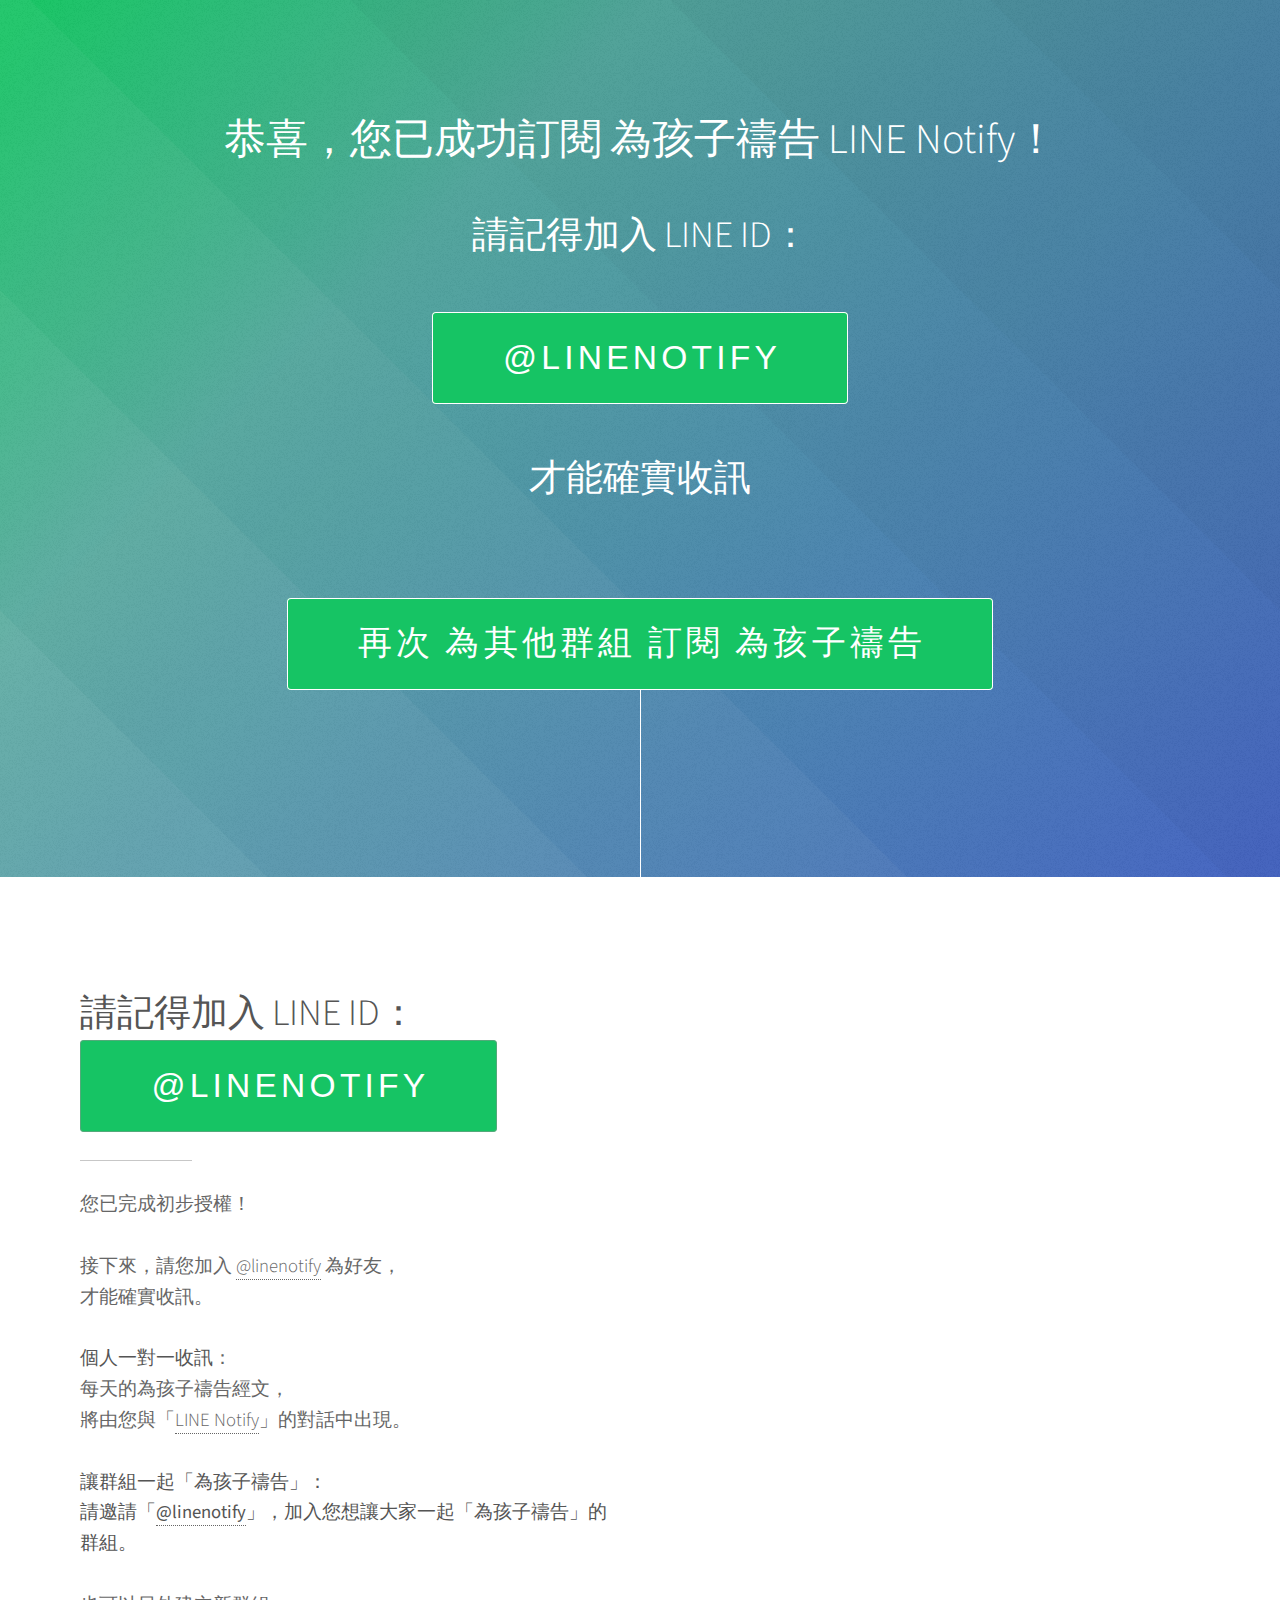
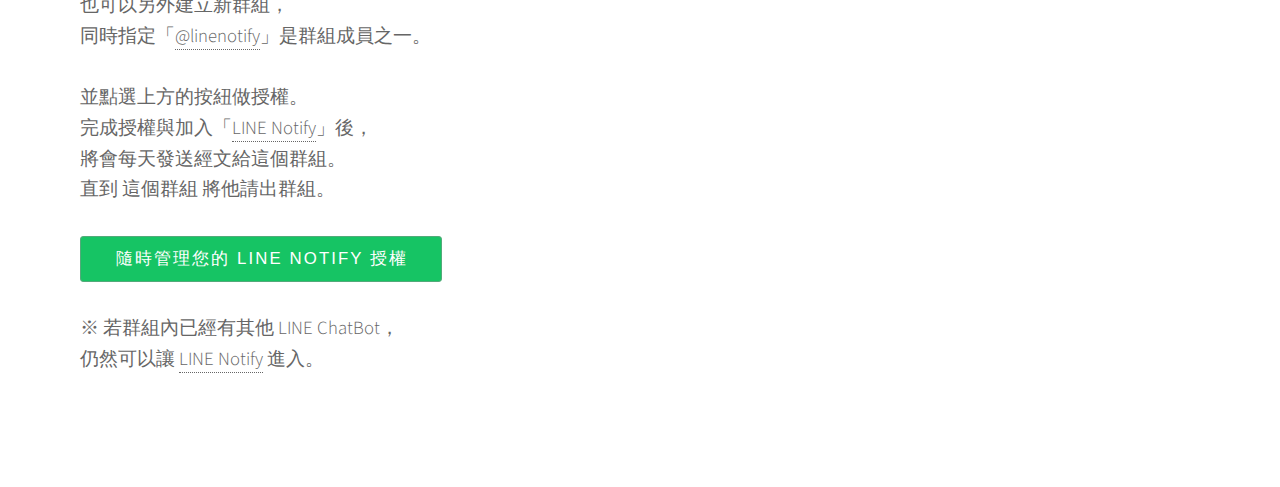
==== commit 6d04a5a8: "Update ok.html" ====
--- a/ok.html
+++ b/ok.html
@@ -19,10 +19,10 @@
 				<div class="inner">
 <!-- 					<span class="icon major fa-cloud"></span> -->
 					<h1>恭喜，您已成功訂閱 為孩子禱告 LINE Notify！</p>
-					<h2>請記得加入 LINE ID，才能確實收訊：<br /><br />
-								<button style="color:#ffffff !important;;" onclick="location.href = 'https://line.me/R/ti/p/@linenotify'">@linenotify</button> 
+					<h2>請記得加入 LINE ID：<br /><br />
+								<button style="color:#ffffff !important;;" onclick="location.href = 'https://line.me/R/ti/p/@linenotify'">@linenotify</button> <br/><br />才能確實收訊
 					<ul class="actions special">
-						<li><a href="https://notify-bot.line.me/oauth/authorize?response_type=code&client_id=87AQ3E0drt9209s0mYpYzl&redirect_uri=https%3A%2F%2Fscript.google.com%2Fmacros%2Fs%2FAKfycbxoTV8M7fQr5wFQiJRCEwcz5APEo0eHxBZ9UWFdkde3B9mqX6A%2Fexec&scope=notify&state=%20%E5%BE%9E%20trelloopen" class="button scrolly">再次 為其他群組 訂閱 為孩子禱告</a></li>
+						<li><a href="https://notify-bot.line.me/oauth/authorize?response_type=code&client_id=87AQ3E0drt9209s0mYpYzl&redirect_uri=https%3A%2F%2Fscript.google.com%2Fmacros%2Fs%2FAKfycbxoTV8M7fQr5wFQiJRCEwcz5APEo0eHxBZ9UWFdkde3B9mqX6A%2Fexec&scope=notify&state=pw20190321_again" class="button scrolly">再次 為其他群組 訂閱 為孩子禱告</a></li>
 						<!-- <li><a href="#one" class="button scrolly">Discover</a></li> -->
 
 					</ul>
@@ -486,4 +486,4 @@
 			<script src="assets/js/main.js"></script>
 
 	</body>
-</html>+</html>
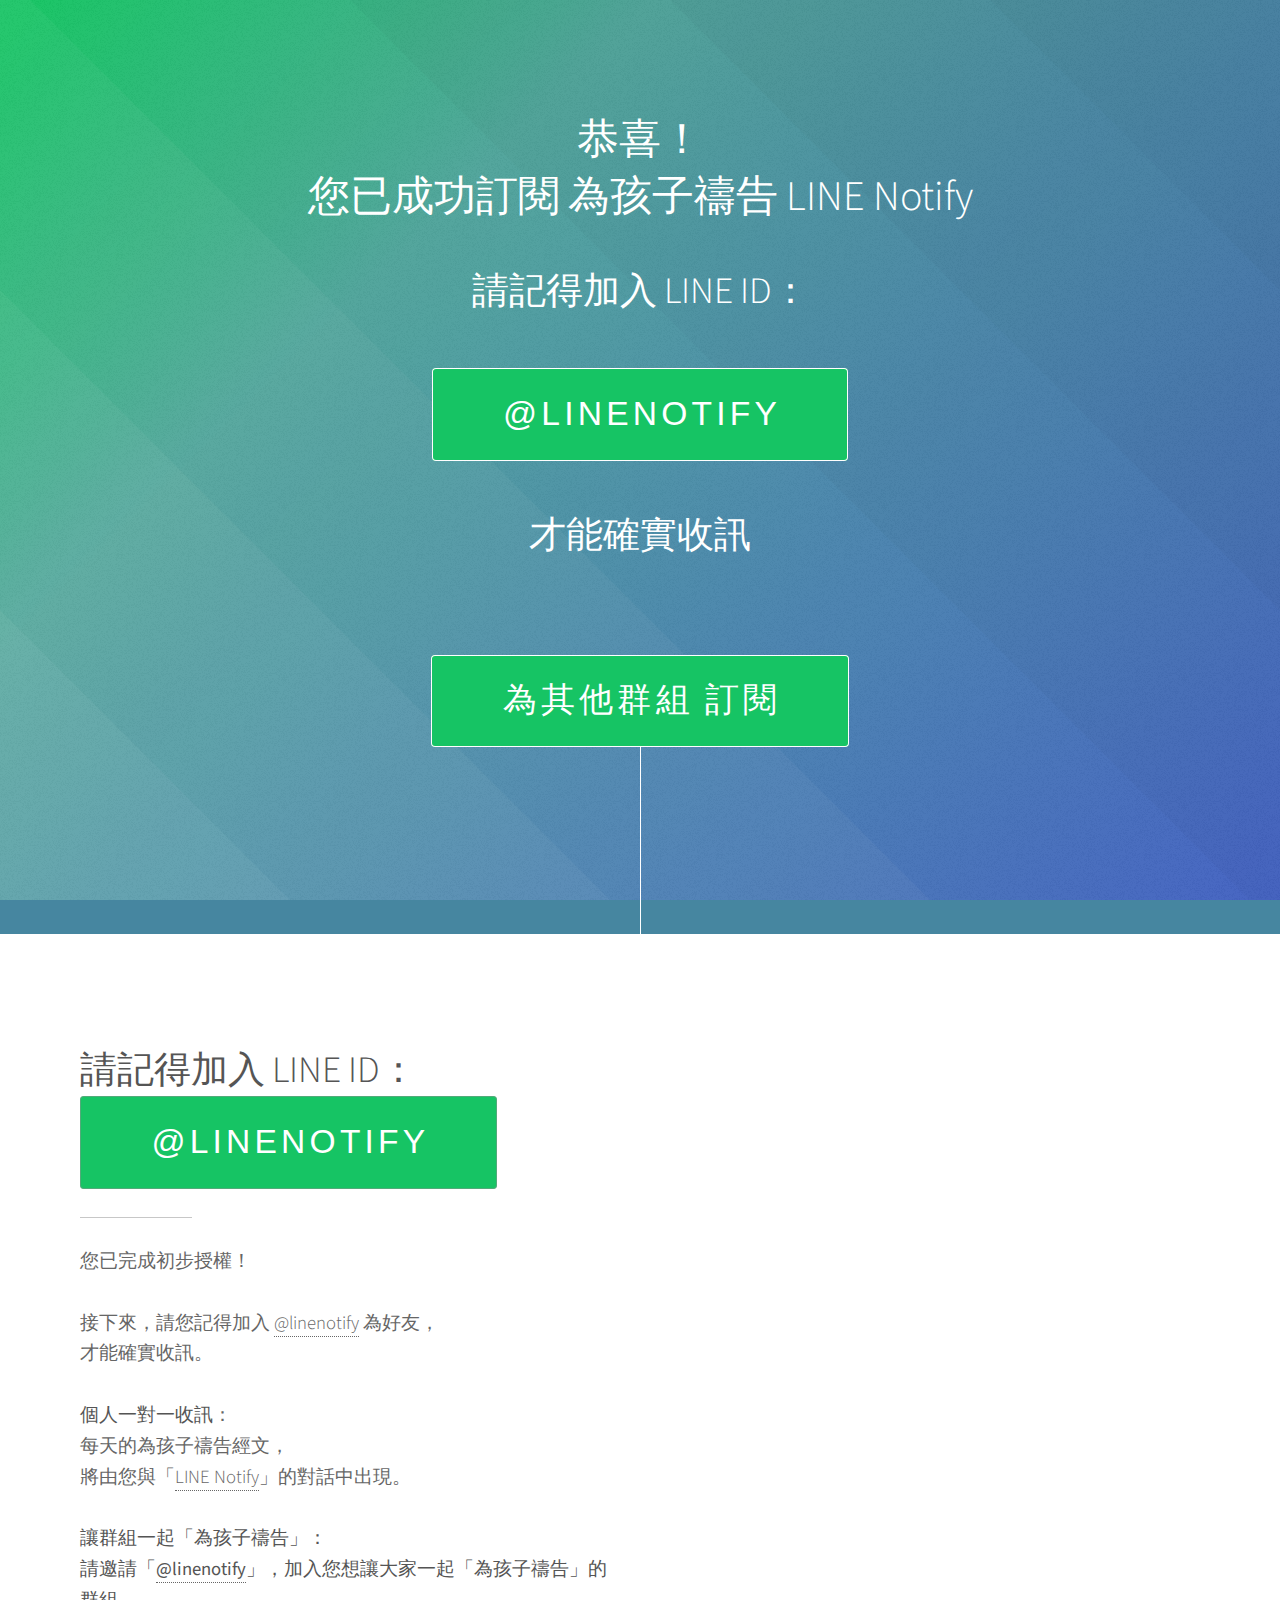
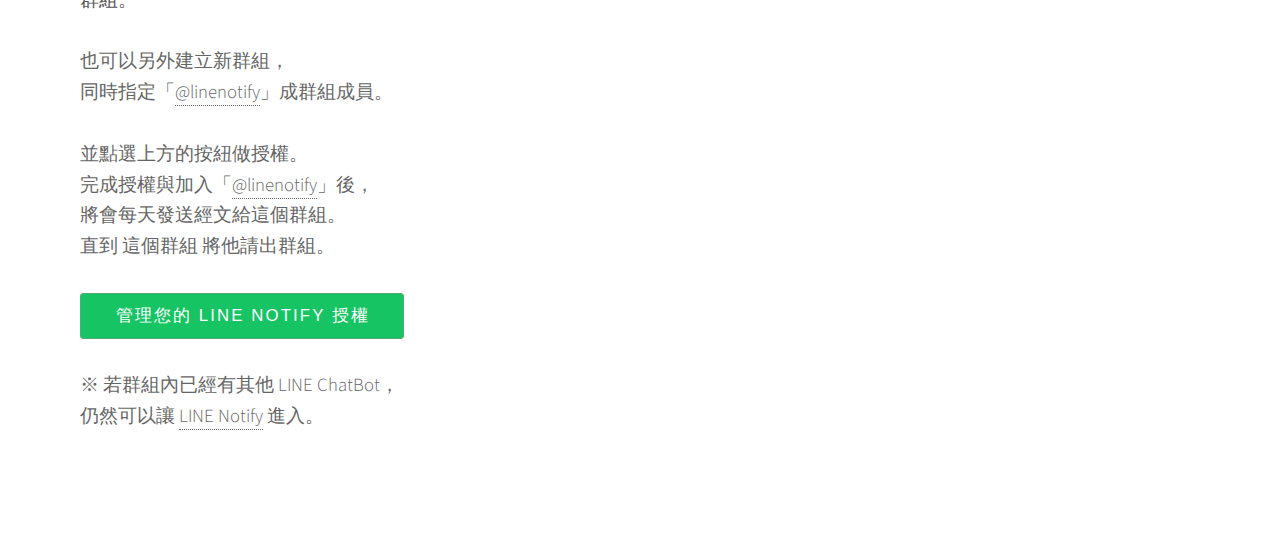
==== commit 5c777704: "Update ok.html" ====
--- a/ok.html
+++ b/ok.html
@@ -18,11 +18,11 @@
 			<section id="header">
 				<div class="inner">
 <!-- 					<span class="icon major fa-cloud"></span> -->
-					<h1>恭喜，您已成功訂閱 為孩子禱告 LINE Notify！</p>
+					<h1>恭喜！<br>您已成功訂閱 為孩子禱告 LINE Notify</p>
 					<h2>請記得加入 LINE ID：<br /><br />
 								<button style="color:#ffffff !important;;" onclick="location.href = 'https://line.me/R/ti/p/@linenotify'">@linenotify</button> <br/><br />才能確實收訊
 					<ul class="actions special">
-						<li><a href="https://notify-bot.line.me/oauth/authorize?response_type=code&client_id=87AQ3E0drt9209s0mYpYzl&redirect_uri=https%3A%2F%2Fscript.google.com%2Fmacros%2Fs%2FAKfycbxoTV8M7fQr5wFQiJRCEwcz5APEo0eHxBZ9UWFdkde3B9mqX6A%2Fexec&scope=notify&state=pw20190321_again" class="button scrolly">再次 為其他群組 訂閱 為孩子禱告</a></li>
+						<li><a href="https://notify-bot.line.me/oauth/authorize?response_type=code&client_id=87AQ3E0drt9209s0mYpYzl&redirect_uri=https%3A%2F%2Fscript.google.com%2Fmacros%2Fs%2FAKfycbxoTV8M7fQr5wFQiJRCEwcz5APEo0eHxBZ9UWFdkde3B9mqX6A%2Fexec&scope=notify&state=pw20190321_again" class="button scrolly">為其他群組 訂閱</a></li>
 						<!-- <li><a href="#one" class="button scrolly">Discover</a></li> -->
 
 					</ul>
@@ -38,7 +38,8 @@
 								<h2>請記得加入 LINE ID：<br />
 								<button style="color:#ffffff !important;;" onclick="location.href = 'https://line.me/R/ti/p/@linenotify'">@linenotify</button> </h2>
 							</header>
-							<p>您已完成初步授權！<br /><br />接下來，請您加入 <a href="https://line.me/R/ti/p/@linenotify">@linenotify</a> 為好友，<br />才能確實收訊。<br /><br />
+							<p>您已完成初步授權！<br /><br />
+							接下來，請您記得加入 <a href="https://line.me/R/ti/p/@linenotify">@linenotify</a> 為好友，<br />才能確實收訊。<br /><br />
 							<b>個人一對一收訊</b>：<br />
 							每天的為孩子禱告經文，<br />
 將由您與「<a href="https://line.me/R/ti/p/@linenotify">LINE Notify</a>」的對話中出現。<br />
@@ -46,15 +47,15 @@
 <b>讓群組一起「為孩子禱告」：</b><br />
 <b>請邀請「<a href="https://line.me/R/ti/p/@linenotify">@linenotify</a>」，加入您想讓大家一起「為孩子禱告」的群組。</b><br />
 <br />
-也可以另外建立新群組，<br />同時指定「<a href="https://line.me/R/ti/p/@linenotify">@linenotify</a>」是群組成員之一。<br />
+也可以另外建立新群組，<br />同時指定「<a href="https://line.me/R/ti/p/@linenotify">@linenotify</a>」成群組成員。<br />
 <br />
 並點選上方的按紐做授權。
 <br />
-完成授權與加入「<a href="https://line.me/R/ti/p/@linenotify">LINE Notify</a>」後，<br />
+完成授權與加入「<a href="https://line.me/R/ti/p/@linenotify">@linenotify</a>」後，<br />
 將會每天發送經文給這個群組。<br />
 直到 這個群組 將他請出群組。
 <br /><br />
-<button style="color:#ffffff !important;" onclick="location.href = 'https://notify-bot.line.me/my/'"><b style="color:#ffffff !important;">隨時管理您的 LINE Notify 授權</b></button>
+<button style="color:#ffffff !important;" onclick="location.href = 'https://notify-bot.line.me/my/'"><b style="color:#ffffff !important;">管理您的 LINE Notify 授權</b></button>
 <br /><br />
 ※ 若群組內已經有其他 LINE ChatBot，<br />
 仍然可以讓 <a href="https://line.me/R/ti/p/@linenotify">LINE Notify</a> 進入。
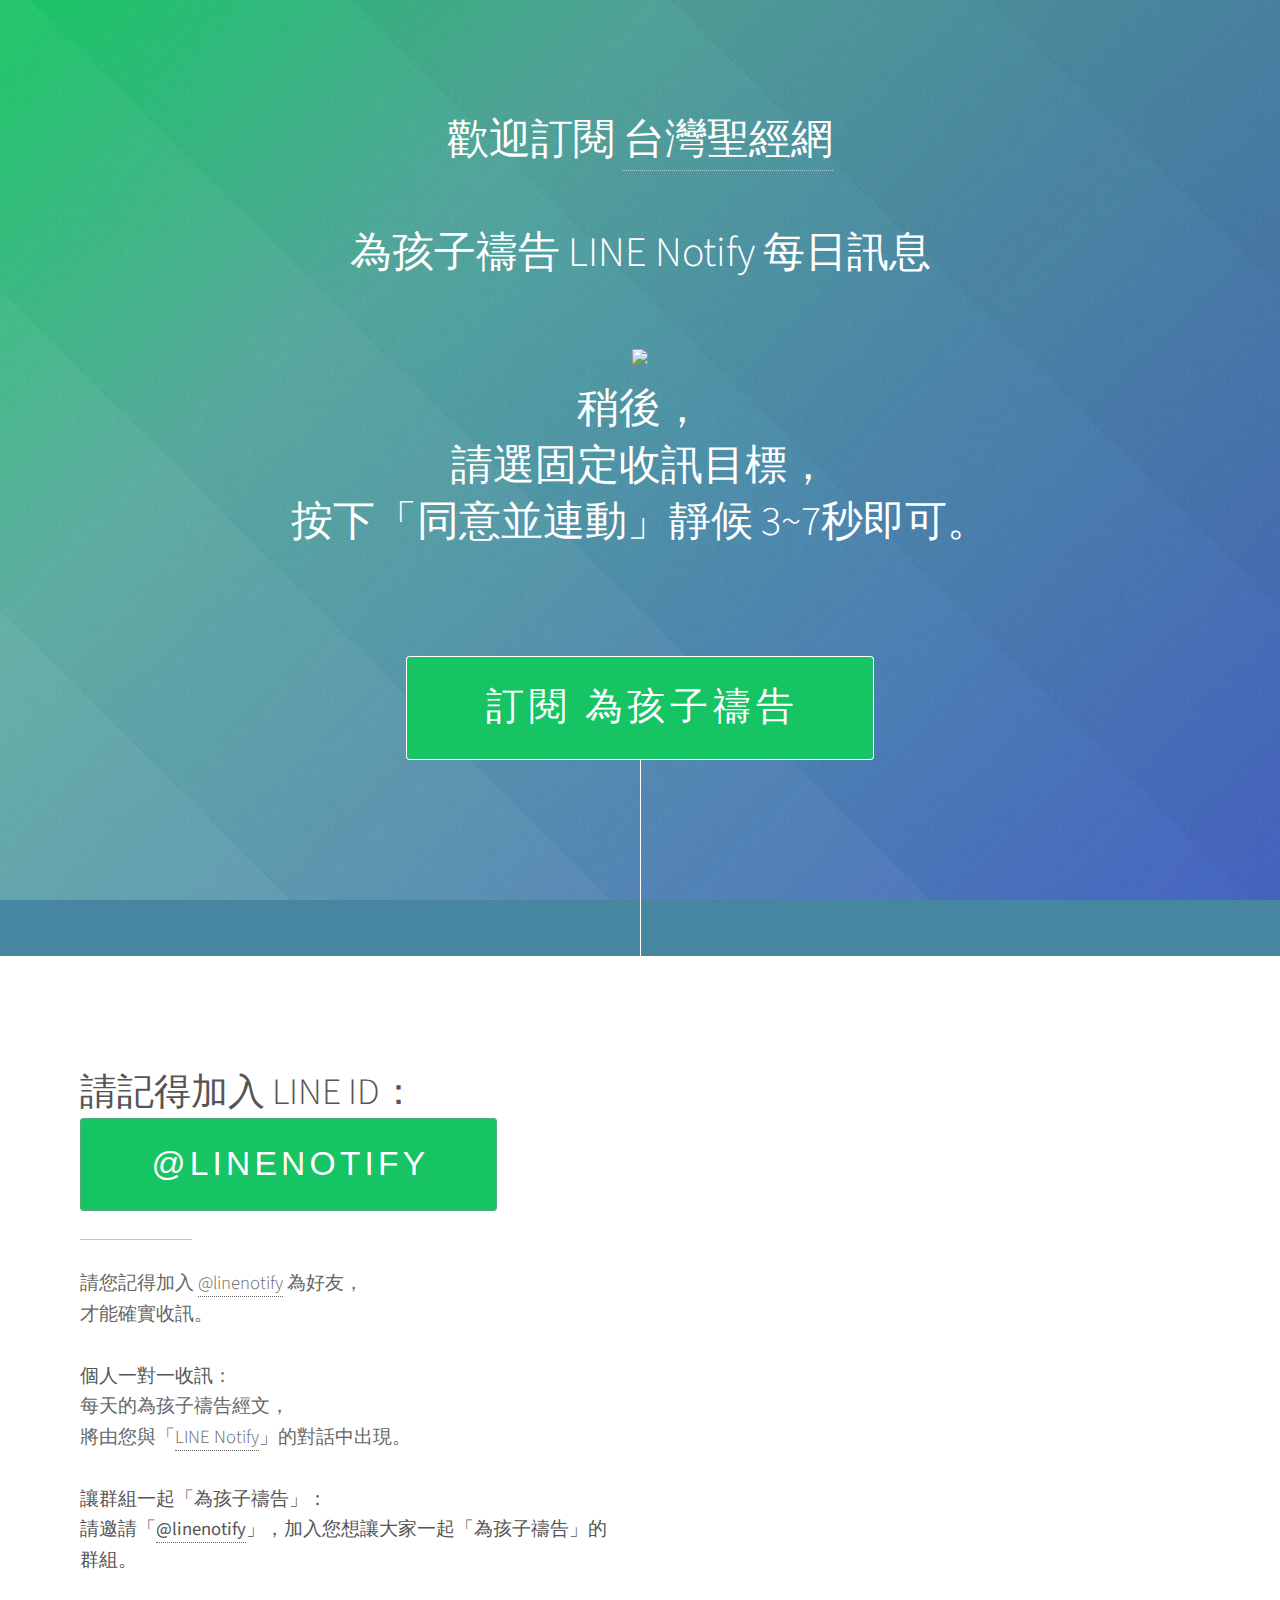
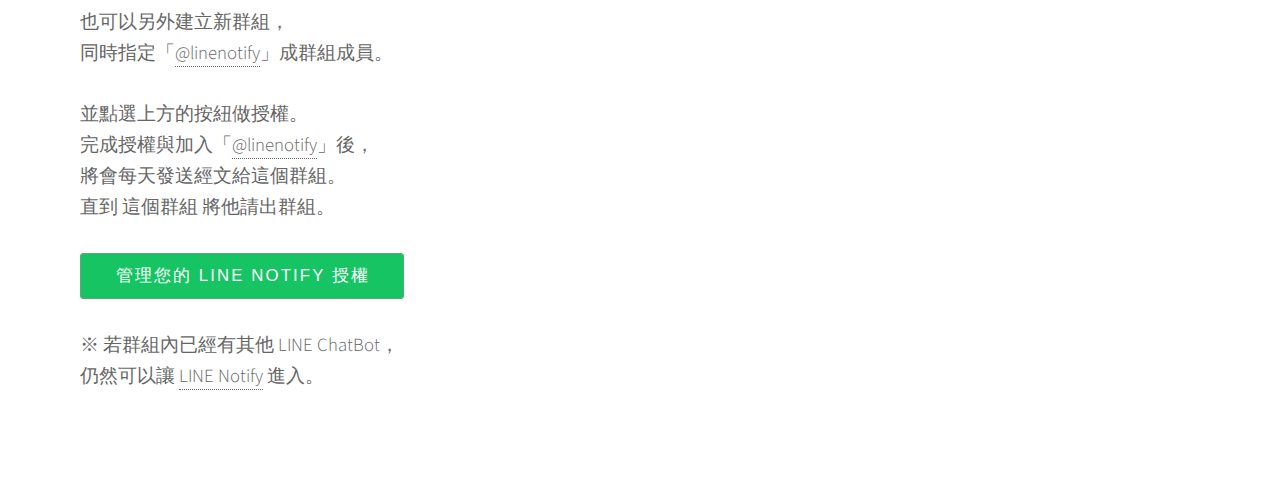
==== commit 60dc1b09: "Update ok.html" ====
--- a/ok.html
+++ b/ok.html
@@ -6,25 +6,24 @@
 -->
 <html>
 	<head>
-		<title>恭喜，您已成功訂閱 為孩子禱告 LINE Notify！ 每日訊息</title>
+		<title>歡迎訂閱 LINE Notify 訂閱 為孩子禱告 每日訊息</title>
 		<meta charset="utf-8" />
 		<meta name="viewport" content="width=device-width, initial-scale=1, user-scalable=no" />
 		<link rel="stylesheet" href="assets/css/main.css" />
 		<noscript><link rel="stylesheet" href="assets/css/noscript.css" /></noscript>
 	</head>
 	<body class="is-preload">
-
+<!-- https://coolors.co/eef0f2-16c464-9dc66b-4fa49a-4361c2 -->
 		<!-- Header -->
 			<section id="header">
 				<div class="inner">
 <!-- 					<span class="icon major fa-cloud"></span> -->
-					<h1>恭喜！<br>您已成功訂閱 為孩子禱告 LINE Notify</p>
-					<h2>請記得加入 LINE ID：<br /><br />
-								<button style="color:#ffffff !important;;" onclick="location.href = 'https://line.me/R/ti/p/@linenotify'">@linenotify</button> <br/><br />才能確實收訊
+					<h1>歡迎訂閱 <a href="https://www.taiwanbible.com" target="_blank">台灣聖經網</a><br /><br />為孩子禱告 LINE Notify 每日訊息</p>
+					<img src="https://obs.line-scdn.net/0hInqPK6snFkFMKTxL38ZpFnB2FjQ5ThkJLVEaczR3Hi8ySVkScEpcLzwtT3RhSQMSNU5RdzksTXNo/f140x140"><br>
+					稍後，<br>請選固定收訊目標，<br>按下「同意並連動」靜候 3~7秒即可。
 					<ul class="actions special">
-						<li><a href="https://notify-bot.line.me/oauth/authorize?response_type=code&client_id=87AQ3E0drt9209s0mYpYzl&redirect_uri=https%3A%2F%2Fscript.google.com%2Fmacros%2Fs%2FAKfycbxoTV8M7fQr5wFQiJRCEwcz5APEo0eHxBZ9UWFdkde3B9mqX6A%2Fexec&scope=notify&state=pw20190321_again" class="button scrolly">為其他群組 訂閱</a></li>
+						<li><a href="https://notify-bot.line.me/oauth/authorize?response_type=code&client_id=87AQ3E0drt9209s0mYpYzl&redirect_uri=https%3A%2F%2Fscript.google.com%2Fmacros%2Fs%2FAKfycbxoTV8M7fQr5wFQiJRCEwcz5APEo0eHxBZ9UWFdkde3B9mqX6A%2Fexec&scope=notify&state=pw20190321" target="_blank" class="button scrolly"><b>訂閱 為孩子禱告</b></a></li>
 						<!-- <li><a href="#one" class="button scrolly">Discover</a></li> -->
-
 					</ul>
 				</div>
 			</section>
@@ -38,8 +37,7 @@
 								<h2>請記得加入 LINE ID：<br />
 								<button style="color:#ffffff !important;;" onclick="location.href = 'https://line.me/R/ti/p/@linenotify'">@linenotify</button> </h2>
 							</header>
-							<p>您已完成初步授權！<br /><br />
-							接下來，請您記得加入 <a href="https://line.me/R/ti/p/@linenotify">@linenotify</a> 為好友，<br />才能確實收訊。<br /><br />
+							<p>請您記得加入 <a href="https://line.me/R/ti/p/@linenotify">@linenotify</a> 為好友，<br />才能確實收訊。<br /><br />
 							<b>個人一對一收訊</b>：<br />
 							每天的為孩子禱告經文，<br />
 將由您與「<a href="https://line.me/R/ti/p/@linenotify">LINE Notify</a>」的對話中出現。<br />
@@ -55,7 +53,7 @@
 將會每天發送經文給這個群組。<br />
 直到 這個群組 將他請出群組。
 <br /><br />
-<button style="color:#ffffff !important;" onclick="location.href = 'https://notify-bot.line.me/my/'"><b style="color:#ffffff !important;">管理您的 LINE Notify 授權</b></button>
+<button style="color:#ffffff !important;" onclick="window.open('https://notify-bot.line.me/my/', '_blank');"><b style="color:#ffffff !important;">管理您的 LINE Notify 授權</b></button>
 <br /><br />
 ※ 若群組內已經有其他 LINE ChatBot，<br />
 仍然可以讓 <a href="https://line.me/R/ti/p/@linenotify">LINE Notify</a> 進入。
--- a/assets/css/main.css
+++ b/assets/css/main.css
@@ -3442,7 +3442,7 @@
 			}
 
 				#header br {
-					display: none;
+					/*display: none;*/ /*2019*/
 				}
 
 		/* Footer */
@@ -3496,4 +3496,4 @@
 				padding: 2em 1em 2em 1em ;
 			}
 
-	}+	}
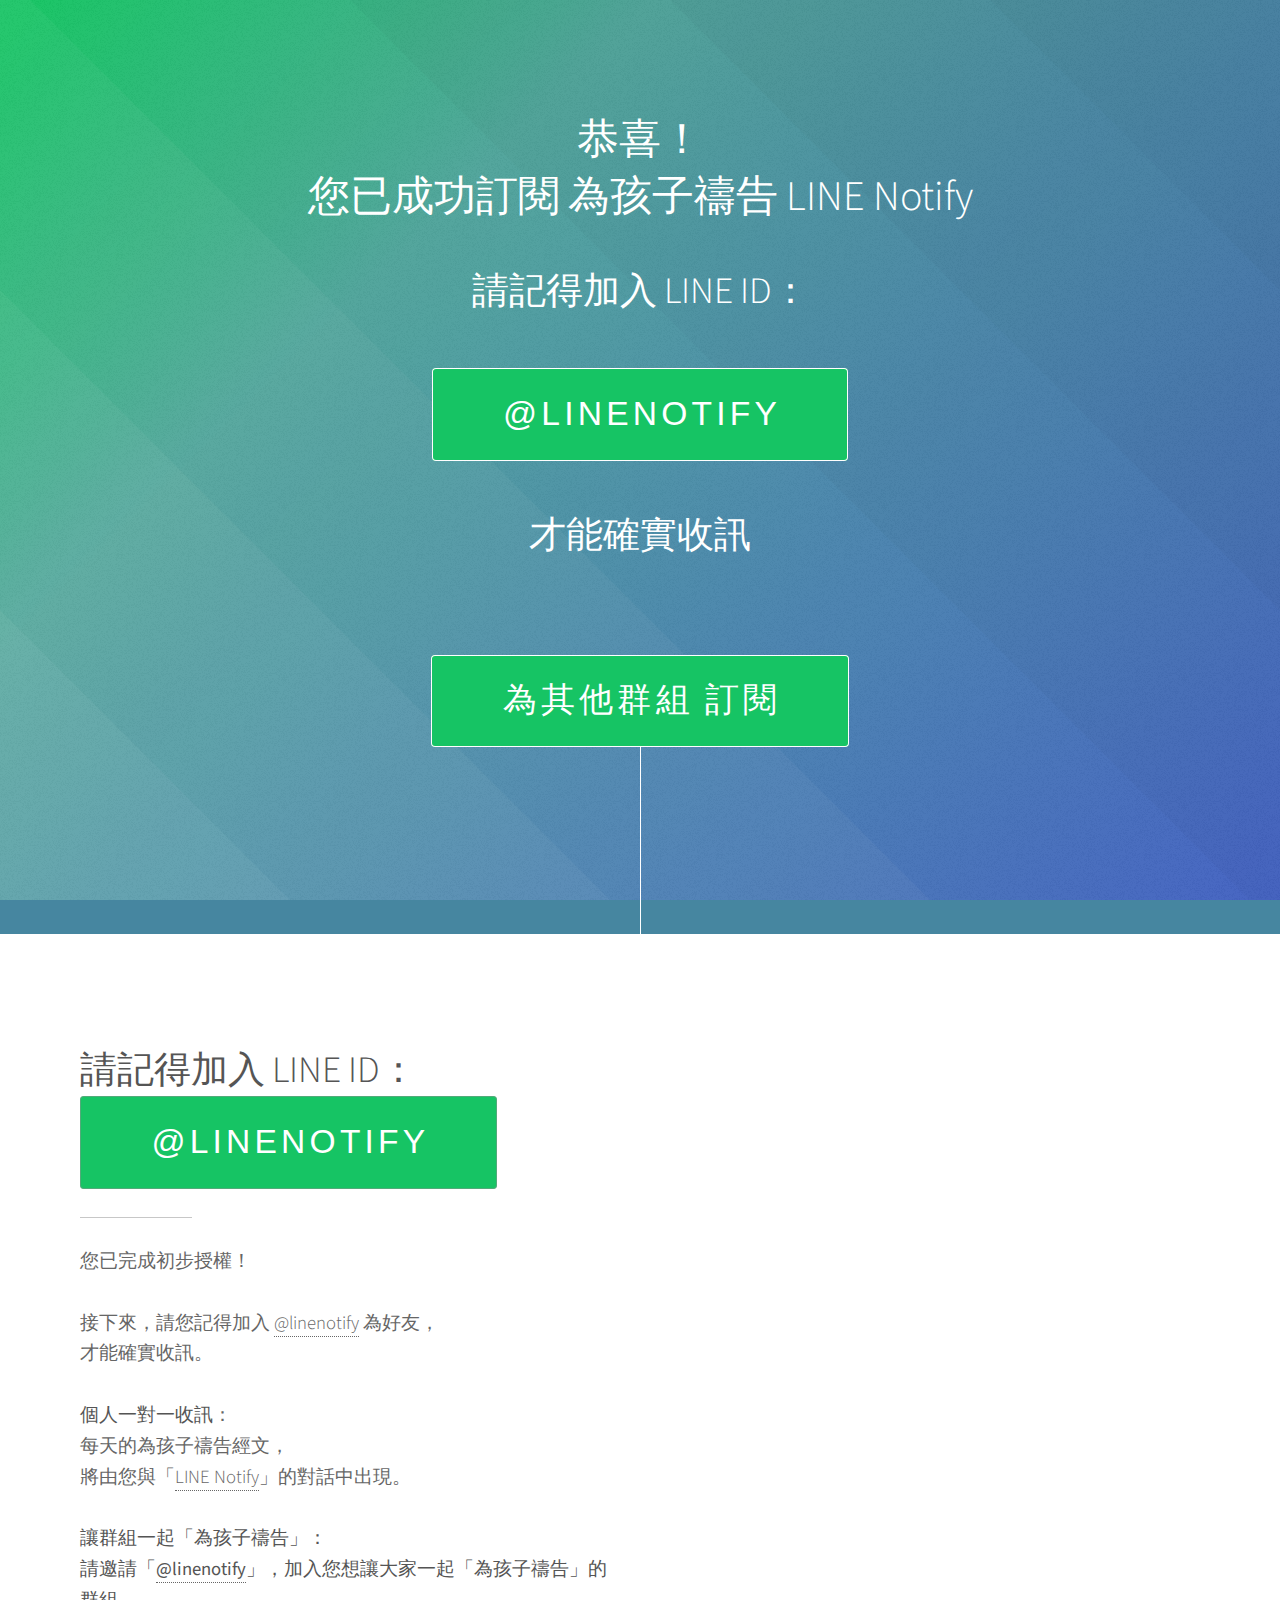
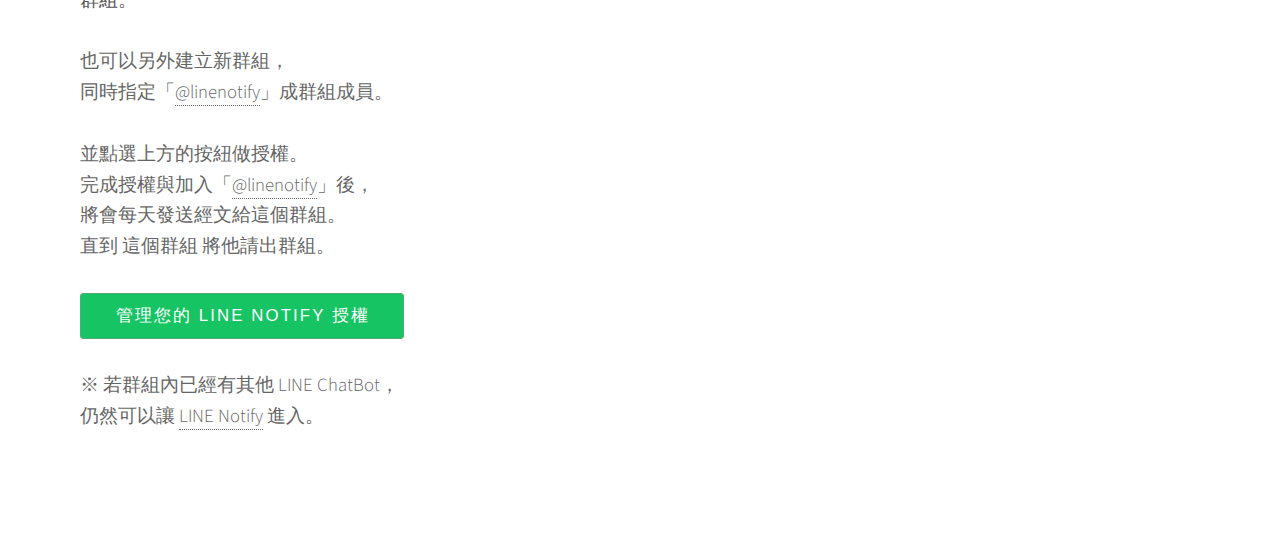
==== commit a356f5b0: "Update ok.html" ====
--- a/ok.html
+++ b/ok.html
@@ -6,24 +6,25 @@
 -->
 <html>
 	<head>
-		<title>歡迎訂閱 LINE Notify 訂閱 為孩子禱告 每日訊息</title>
+		<title>恭喜，您已成功訂閱 為孩子禱告 LINE Notify！ 每日訊息</title>
 		<meta charset="utf-8" />
 		<meta name="viewport" content="width=device-width, initial-scale=1, user-scalable=no" />
 		<link rel="stylesheet" href="assets/css/main.css" />
 		<noscript><link rel="stylesheet" href="assets/css/noscript.css" /></noscript>
 	</head>
 	<body class="is-preload">
-<!-- https://coolors.co/eef0f2-16c464-9dc66b-4fa49a-4361c2 -->
+
 		<!-- Header -->
 			<section id="header">
 				<div class="inner">
 <!-- 					<span class="icon major fa-cloud"></span> -->
-					<h1>歡迎訂閱 <a href="https://www.taiwanbible.com" target="_blank">台灣聖經網</a><br /><br />為孩子禱告 LINE Notify 每日訊息</p>
-					<img src="https://obs.line-scdn.net/0hInqPK6snFkFMKTxL38ZpFnB2FjQ5ThkJLVEaczR3Hi8ySVkScEpcLzwtT3RhSQMSNU5RdzksTXNo/f140x140"><br>
-					稍後，<br>請選固定收訊目標，<br>按下「同意並連動」靜候 3~7秒即可。
+					<h1>恭喜！<br>您已成功訂閱 為孩子禱告 LINE Notify</p>
+					<h2>請記得加入 LINE ID：<br /><br />
+								<button style="color:#ffffff !important;;" onclick="location.href = 'https://line.me/R/ti/p/@linenotify'">@linenotify</button> <br/><br />才能確實收訊
 					<ul class="actions special">
-						<li><a href="https://notify-bot.line.me/oauth/authorize?response_type=code&client_id=87AQ3E0drt9209s0mYpYzl&redirect_uri=https%3A%2F%2Fscript.google.com%2Fmacros%2Fs%2FAKfycbxoTV8M7fQr5wFQiJRCEwcz5APEo0eHxBZ9UWFdkde3B9mqX6A%2Fexec&scope=notify&state=pw20190321" target="_blank" class="button scrolly"><b>訂閱 為孩子禱告</b></a></li>
+						<li><a href="https://notify-bot.line.me/oauth/authorize?response_type=code&client_id=87AQ3E0drt9209s0mYpYzl&redirect_uri=https%3A%2F%2Fscript.google.com%2Fmacros%2Fs%2FAKfycbxoTV8M7fQr5wFQiJRCEwcz5APEo0eHxBZ9UWFdkde3B9mqX6A%2Fexec&scope=notify&state=pw20190321_again" target="_blank" class="button scrolly">為其他群組 訂閱</a></li>
 						<!-- <li><a href="#one" class="button scrolly">Discover</a></li> -->
+
 					</ul>
 				</div>
 			</section>
@@ -37,7 +38,8 @@
 								<h2>請記得加入 LINE ID：<br />
 								<button style="color:#ffffff !important;;" onclick="location.href = 'https://line.me/R/ti/p/@linenotify'">@linenotify</button> </h2>
 							</header>
-							<p>請您記得加入 <a href="https://line.me/R/ti/p/@linenotify">@linenotify</a> 為好友，<br />才能確實收訊。<br /><br />
+							<p>您已完成初步授權！<br /><br />
+							接下來，請您記得加入 <a href="https://line.me/R/ti/p/@linenotify">@linenotify</a> 為好友，<br />才能確實收訊。<br /><br />
 							<b>個人一對一收訊</b>：<br />
 							每天的為孩子禱告經文，<br />
 將由您與「<a href="https://line.me/R/ti/p/@linenotify">LINE Notify</a>」的對話中出現。<br />
